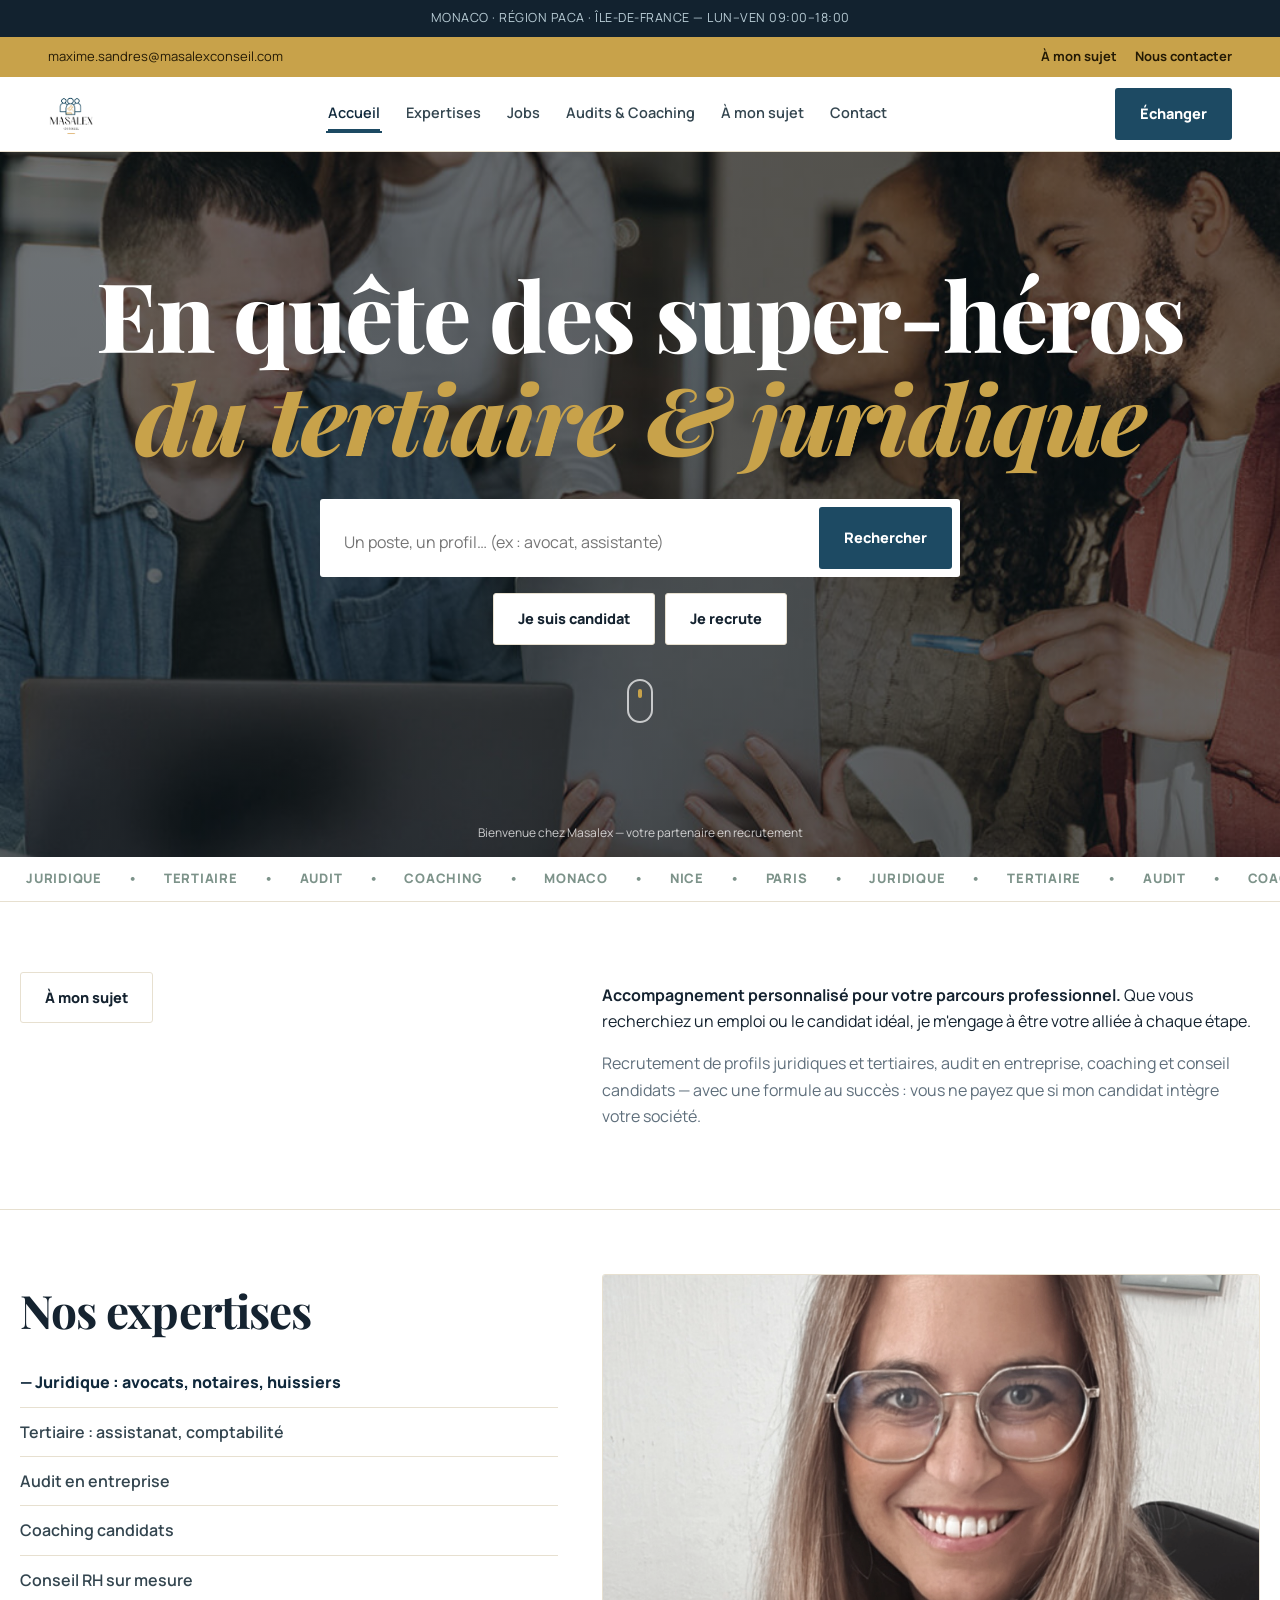
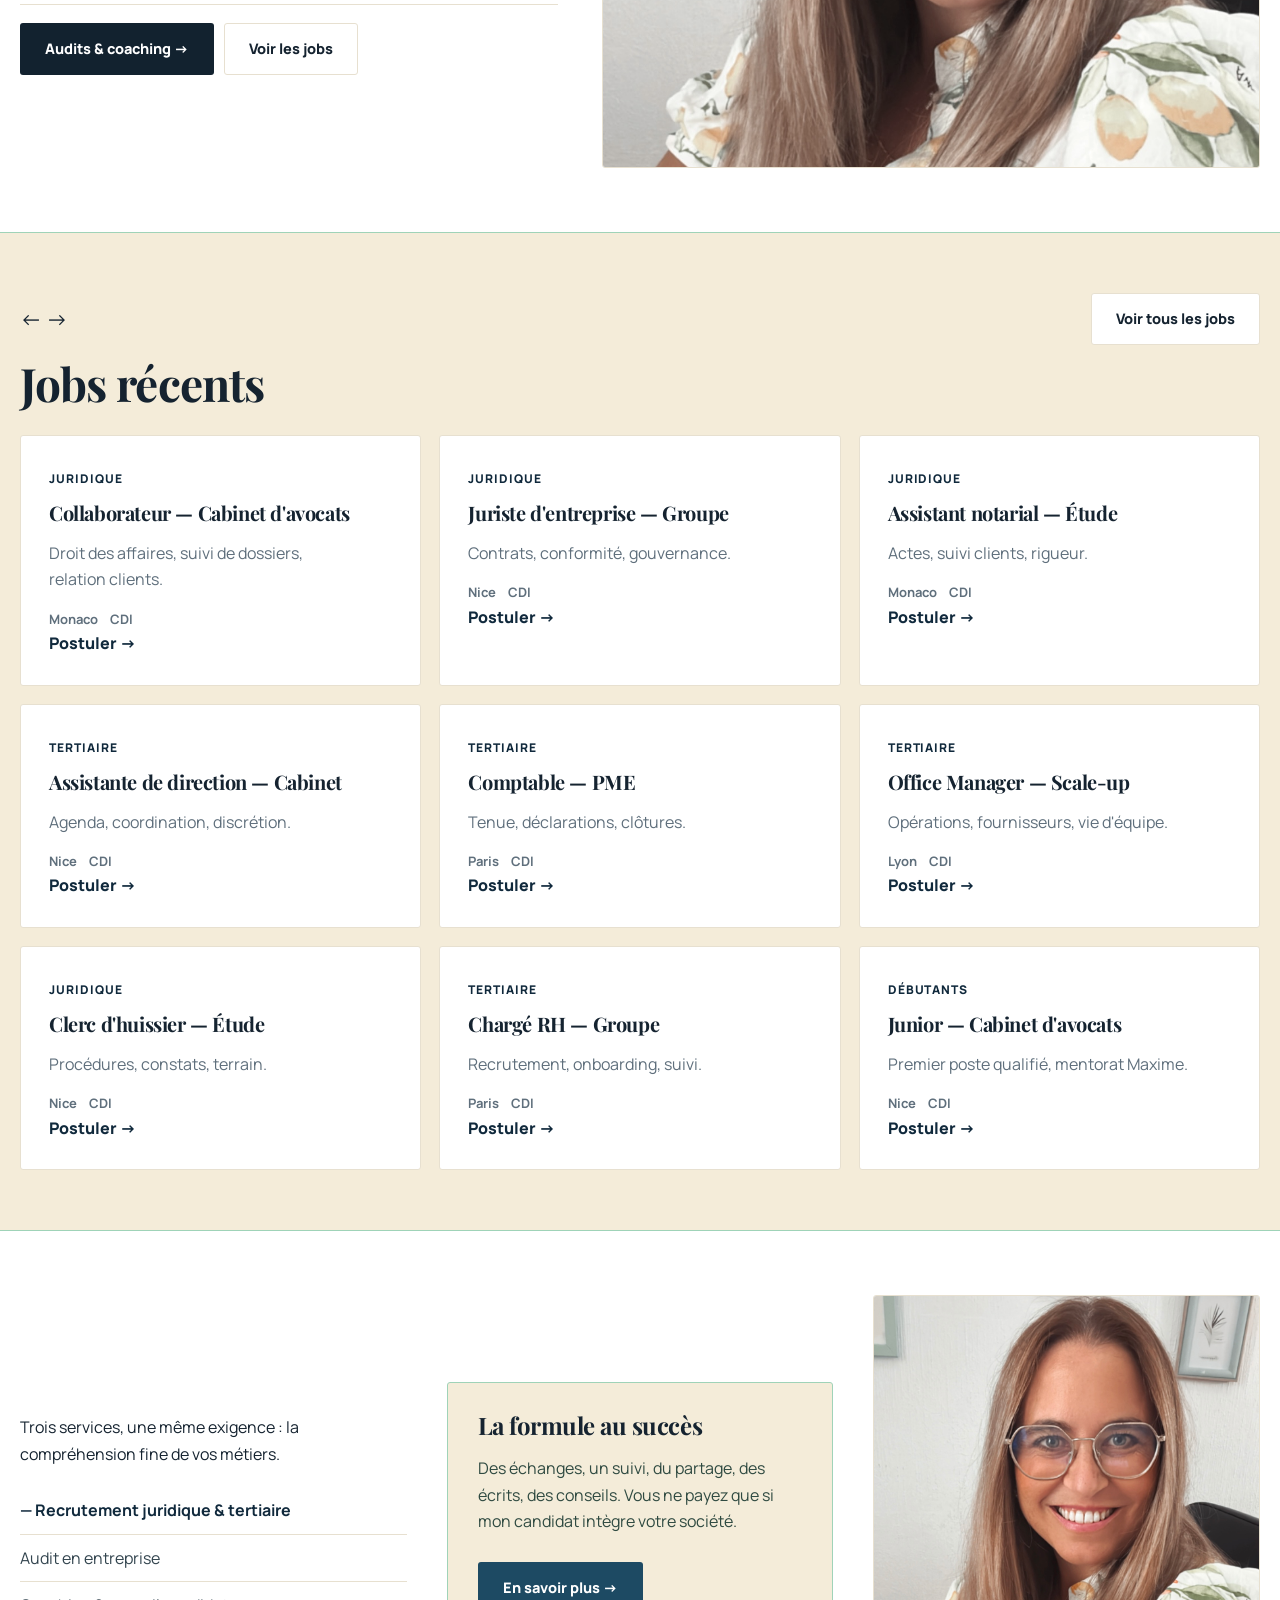
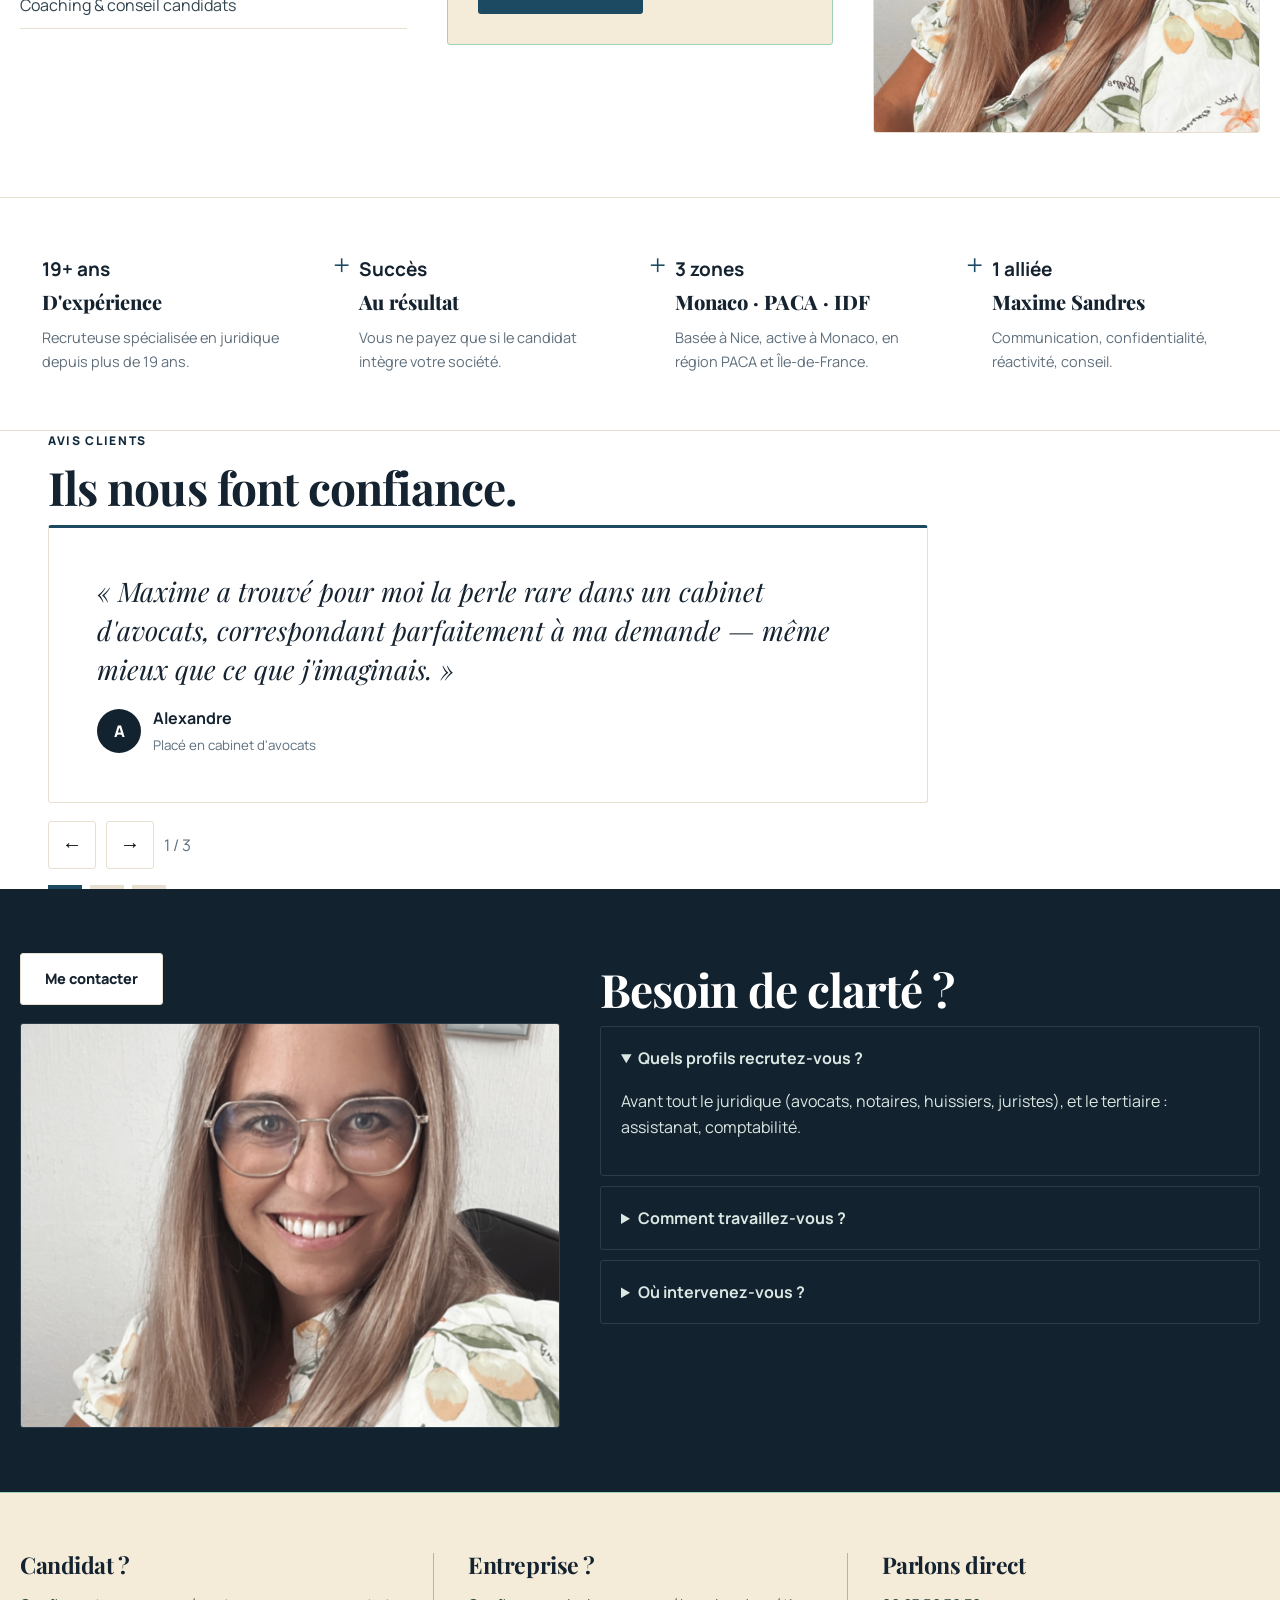
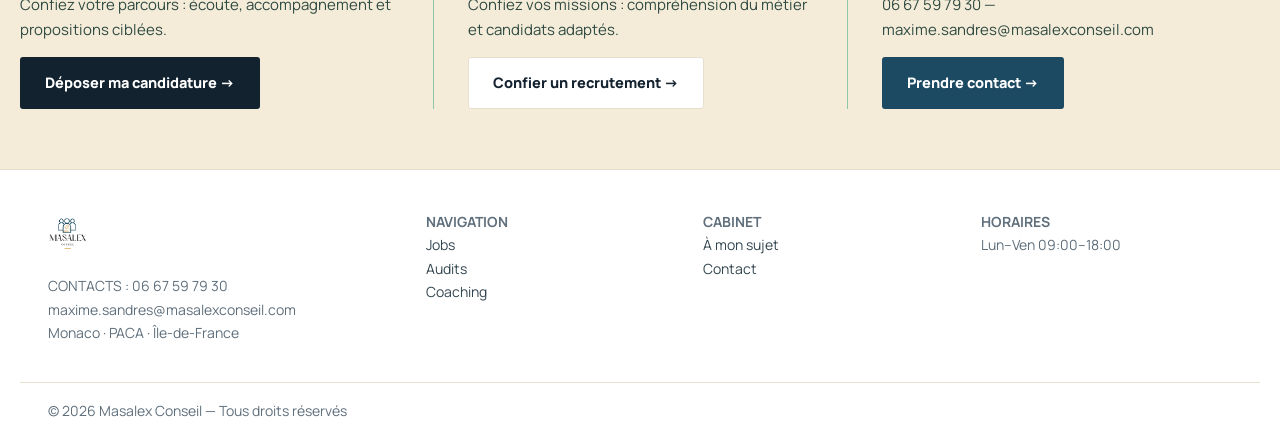
==== index.html @ 583aa1ab "polish: favicon+OG, grille About responsive, compteur offres, pinza ignore" ====
<!doctype html>
<html lang="fr">
<head>
<meta charset="utf-8" /><meta name="viewport" content="width=device-width, initial-scale=1" />
<title>Cabinet Recrutement Juridique Monaco & Nice | Masalex Conseil</title>
<meta name="description" content="Masalex Conseil, cabinet fondé par Maxime Sandres : recrutement juridique et tertiaire à Monaco, Nice, Paris. Audit, coaching, accompagnement sur mesure." />
<link rel="preconnect" href="https://fonts.googleapis.com"><link href="https://fonts.googleapis.com/css2?family=Playfair+Display:ital,wght@0,600;0,700;0,800;1,600;1,700&family=Manrope:wght@500;700;800&display=swap" rel="stylesheet">
<link rel="stylesheet" href="styles.css" />
<link rel="icon" type="image/png" href="images/logo.png" />
<meta name="theme-color" content="#12222f" />
<meta property="og:title" content="Masalex Conseil — Recrutement juridique & tertiaire" />
<meta property="og:description" content="Cabinet fondé par Maxime Sandres : recrutement juridique et tertiaire à Monaco, Nice, Paris. Audit, coaching." />
<meta property="og:type" content="website" />
<meta property="og:image" content="images/hero.jpg" />
<script type="application/ld+json">{"@context":"https://schema.org","@type":"EmploymentAgency","name":"Masalex Conseil","founder":{"@type":"Person","name":"Maxime Sandres"},"email":"maxime.sandres@masalexconseil.com","telephone":"+33667597930","areaServed":["Monaco","Nice","Paris","Île-de-France"],"description":"Cabinet de recrutement juridique et tertiaire : recrutement, audit en entreprise, coaching."}</script>
<style>.hero-bg{background:url('images/hero.jpg') center/cover no-repeat}</style>
</head>
<body>
<div id="progress"></div>
<div class="topbar">MONACO · RÉGION PACA · ÎLE-DE-FRANCE — LUN–VEN 09:00–18:00</div>
<div class="util"><div class="container"><span>maxime.sandres@masalexconseil.com</span><span><a href="apropos.html">À mon sujet</a><a href="contact.html">Nous contacter</a></span></div></div>
<header id="hd"><div class="container nav">
<a class="logo" href="index.html"><img src="images/logo.png" alt="Masalex Conseil" /></a>
<nav class="links"><a class="act" href="index.html">Accueil</a><a href="secteurs.html">Expertises</a><a href="offres.html">Jobs</a><a href="services.html">Audits & Coaching</a><a href="apropos.html">À mon sujet</a><a href="contact.html">Contact</a></nav>
<div style="display:flex;gap:10px;align-items:center"><a class="btn btn-p" href="contact.html">Échanger</a><button class="burger" id="bg">☰</button></div>
</div><div class="mob" id="mob"><a href="index.html">Accueil</a><a href="secteurs.html">Expertises</a><a href="offres.html">Jobs</a><a href="services.html">Audits & Coaching</a><a href="apropos.html">À mon sujet</a><a href="contact.html">Contact</a></div></header>

<div class="hero">
<div class="hero-bg"></div><div class="hero-veil"></div>
<div class="container hero-in fadeup">
<h1>En quête des super-héros<br/><span>du tertiaire & juridique</span></h1>
<div class="search"><input id="q" placeholder="Un poste, un profil… (ex : avocat, assistante)" /><a class="btn btn-p" href="offres.html" onclick="filtrer()">Rechercher</a></div>
<div style="display:flex;gap:10px;justify-content:center;margin-top:16px;flex-wrap:wrap"><a class="btn btn-g" href="contact.html">Je suis candidat</a><a class="btn btn-g" href="contact.html">Je recrute</a></div>
<div class="scrollcue"></div>
</div>
<div class="photo-note">Bienvenue chez Masalex — votre partenaire en recrutement</div>
</div>
<div class="marquee"><div class="mtrack"><span>Juridique</span>•<span>Tertiaire</span>•<span>Audit</span>•<span>Coaching</span>•<span>Monaco</span>•<span>Nice</span>•<span>Paris</span>•<span>Juridique</span>•<span>Tertiaire</span>•<span>Audit</span>•<span>Coaching</span>•<span>Monaco</span>•<span>Nice</span>•<span>Paris</span>•</div></div>

<div class="intro"><div class="container intro-grid">
<div class="reveal"><a class="btn btn-g" href="apropos.html">À mon sujet</a></div>
<div class="reveal"><p><b>Accompagnement personnalisé pour votre parcours professionnel.</b> Que vous recherchiez un emploi ou le candidat idéal, je m'engage à être votre alliée à chaque étape.</p>
<p style="color:var(--mut)">Recrutement de profils juridiques et tertiaires, audit en entreprise, coaching et conseil candidats — avec une formule au succès : vous ne payez que si mon candidat intègre votre société.</p></div>
</div></div>

<div class="sectors"><div class="container sec-grid">
<div class="reveal"><h2>Nos expertises</h2><ul class="sec-list">
<li>— Juridique : avocats, notaires, huissiers</li><li>Tertiaire : assistanat, comptabilité</li><li>Audit en entreprise</li><li>Coaching candidats</li><li>Conseil RH sur mesure</li>
</ul><div style="margin-top:18px;display:flex;gap:10px;flex-wrap:wrap"><a class="btn btn-d" href="services.html">Audits & coaching →</a><a class="btn btn-g" href="offres.html">Voir les jobs</a></div></div>
<div class="reveal"><div class="sec-img"><img src="images/maxime.jpg" alt="Maxime Sandres, fondatrice de Masalex Conseil" loading="lazy"/></div></div>
</div></div>

<div class="band"><div class="container band-in">
<div class="band-head reveal"><span style="font-size:22px">← →</span><a class="btn btn-g" href="offres.html">Voir tous les jobs</a></div>
<h2 class="reveal" style="margin-top:14px">Jobs récents</h2>
<div class="roles" id="roles" style="display:grid"></div>
</div></div>

<div class="svc"><div class="container svc-grid">
<div class="reveal"><p>Trois services, une même exigence : la compréhension fine de vos métiers.</p><ul class="svc-list">
<li><b>— Recrutement juridique & tertiaire</b></li><li>Audit en entreprise</li><li>Coaching & conseil candidats</li>
</ul></div>
<div class="reveal"><div class="feat"><h3>La formule au succès</h3><p>Des échanges, un suivi, du partage, des écrits, des conseils. Vous ne payez que si mon candidat intègre votre société.</p><a class="btn btn-p" href="services.html" style="margin-top:12px">En savoir plus →</a></div></div>
<div class="reveal"><div class="svc-img"><img src="images/maxime.jpg" alt="Maxime Sandres" loading="lazy"/></div></div>
</div></div>

<div class="stats"><div class="container stat-grid">
<div class="stat reveal"><b>19+ ans</b><span class="n">D'expérience</span><p>Recruteuse spécialisée en juridique depuis plus de 19 ans.</p></div>
<div class="stat reveal"><b>Succès</b><span class="n">Au résultat</span><p>Vous ne payez que si le candidat intègre votre société.</p></div>
<div class="stat reveal"><b>3 zones</b><span class="n">Monaco · PACA · IDF</span><p>Basée à Nice, active à Monaco, en région PACA et Île-de-France.</p></div>
<div class="stat reveal"><b>1 alliée</b><span class="n">Maxime Sandres</span><p>Communication, confidentialité, réactivité, conseil.</p></div>
</div></div>

<div class="testi"><div class="container">
<div class="kicker reveal">Avis clients</div><h2 class="reveal">Ils nous font confiance.</h2>
<div class="tview reveal"><div class="ttrack" id="tt">
<div class="card-t"><p>« Maxime a trouvé pour moi la perle rare dans un cabinet d'avocats, correspondant parfaitement à ma demande — même mieux que ce que j'imaginais. »</p><div class="aut" style="display:flex;gap:12px;align-items:center;margin-top:16px"><div class="av" style="width:44px;height:44px;border-radius:50%;background:var(--navy);color:#fff;display:flex;align-items:center;justify-content:center;font-weight:800">A</div><div><b>Alexandre</b><br/><small style="color:var(--mut)">Placé en cabinet d'avocats</small></div></div></div>
<div class="card-t"><p>« Personne très réactive et agréable. Je conseille vivement ce professionnel. »</p><div class="aut" style="display:flex;gap:12px;align-items:center;margin-top:16px"><div class="av" style="width:44px;height:44px;border-radius:50%;background:var(--navy);color:#fff;display:flex;align-items:center;justify-content:center;font-weight:800">M</div><div><b>Marilyne Poirrier</b><br/><small style="color:var(--mut)">Cliente accompagnée</small></div></div></div>
<div class="card-t"><p>« L'approche sur mesure, pilotée par l'exemplaire Maxime, est la garantie d'un partenariat réussi dans le recrutement. »</p><div class="aut" style="display:flex;gap:12px;align-items:center;margin-top:16px"><div class="av" style="width:44px;height:44px;border-radius:50%;background:var(--navy);color:#fff;display:flex;align-items:center;justify-content:center;font-weight:800">J</div><div><b>Julien Bianchi</b><br/><small style="color:var(--mut)">Chef d'entreprise</small></div></div></div>
</div></div>
<div class="tnav"><button class="tbtn" onclick="slide(-1)" aria-label="Précédent">←</button><button class="tbtn" onclick="slide(1)" aria-label="Suivant">→</button><span id="ti" style="color:var(--mut)">1 / 1</span></div>
<div class="dots" id="dots"></div>
</div></div>

<div class="faqband"><div class="container faq-in">
<div class="reveal"><a class="btn btn-g" href="contact.html">Me contacter</a><div class="sec-img" style="margin-top:18px;border-color:#2b3d4b"><img src="images/maxime.jpg" alt="Maxime Sandres" loading="lazy"/></div></div>
<div class="reveal"><h2 style="color:#fff">Besoin de clarté ?</h2>
<details open><summary>Quels profils recrutez-vous ?</summary><p>Avant tout le juridique (avocats, notaires, huissiers, juristes), et le tertiaire : assistanat, comptabilité.</p></details>
<details><summary>Comment travaillez-vous ?</summary><p>Échanges, suivi, partage, écrits et conseils — avec une formule au succès, sans acompte.</p></details>
<details><summary>Où intervenez-vous ?</summary><p>Monaco, région PACA et Île-de-France. Basée à Nice.</p></details>
</div>
</div></div>

<div class="contactband"><div class="container c-grid">
<div class="c-cell reveal"><h3>Candidat ?</h3><p>Confiez votre parcours : écoute, accompagnement et propositions ciblées.</p><a class="btn btn-d" href="contact.html">Déposer ma candidature →</a></div>
<div class="c-cell reveal"><h3>Entreprise ?</h3><p>Confiez vos missions : compréhension du métier et candidats adaptés.</p><a class="btn btn-g" href="contact.html">Confier un recrutement →</a></div>
<div class="c-cell reveal"><h3> Parlons direct</h3><p>06 67 59 79 30 — maxime.sandres@masalexconseil.com</p><a class="btn btn-p" href="contact.html">Prendre contact →</a></div>
</div></div>

<footer><div class="container fgrid">
<div><a class="logo" href="index.html"><img src="images/logo.png" alt="Masalex Conseil" style="height:44px" /></a><p>CONTACTS : 06 67 59 79 30<br/>maxime.sandres@masalexconseil.com<br/>Monaco · PACA · Île-de-France</p></div>
<div><b>NAVIGATION</b><br/><a href="offres.html">Jobs</a><br/><a href="services.html">Audits</a><br/><a href="services.html">Coaching</a></div>
<div><b>CABINET</b><br/><a href="apropos.html">À mon sujet</a><br/><a href="contact.html">Contact</a></div>
<div><b>HORAIRES</b><br/>Lun–Ven 09:00–18:00</div>
</div><div class="container" style="margin-top:24px;border-top:1px solid var(--line);padding-top:16px">© 2026 Masalex Conseil — Tous droits réservés</div></footer>
<button id="top" aria-label="Haut de page">↑</button>
<script src="site.js"></script>
</body>
</html>
---- styles.css ----
/* maxime.talents v5 — soft premium, rectangular. Original content only. Photos: temp Unsplash stand-ins, replace with Maxime. */
:root{--bg:#faf8f3;--card:#fff;--ink:#152330;--mut:#5f6f7c;--line:#e7e0d0;--em:#1d4a63;--emd:#10293c;--mint:#c8a24a;--mintbg:#f4ecd9;--navy:#12222f;--r:3px;--sh:0 14px 40px rgba(18,30,40,.10);--f:"Playfair Display",Georgia,"Times New Roman",serif;--fm:"Manrope",Inter,system-ui,sans-serif}
*{box-sizing:border-box}html{scroll-behavior:smooth}section{scroll-margin-top:90px}:focus-visible{outline:3px solid var(--em);outline-offset:2px}
body{margin:0;font-family:var(--fm);color:var(--ink);background:var(--bg);line-height:1.65;-webkit-font-smoothing:antialiased}
h1,h2,h3{font-family:var(--f);line-height:1.08;letter-spacing:-.02em}
.container{max-width:1240px;margin:0 auto;padding:0 28px}
/* progressive reveal: visible by default, hidden only when JS runs */
html.js .reveal{opacity:0;transform:translateY(24px);transition:.7s cubic-bezier(.2,.7,.2,1)}
html.js .reveal.on{opacity:1;transform:none}
.topbar{background:var(--navy);color:#b9cdd6;font-size:12.5px;padding:8px 0;text-align:center;letter-spacing:.04em}
.util{background:var(--mint);color:#241a05;font-size:13px}
.util .container{display:flex;justify-content:space-between;align-items:center;height:40px}
.util a{color:#241a05;text-decoration:none;font-weight:700;margin-left:18px}
header{position:sticky;top:0;z-index:50;background:rgba(255,255,255,.95);backdrop-filter:blur(12px);border-bottom:1px solid var(--line)}
header.scrolled{box-shadow:0 10px 28px rgba(0,0,0,.08)}
.nav{display:flex;align-items:center;justify-content:space-between;height:74px;gap:18px}
.logo{font-family:var(--f);font-weight:800;font-size:26px;letter-spacing:-.02em;text-decoration:none;color:var(--ink);display:inline-flex;align-items:center;gap:10px}
.logo img{height:52px;width:auto;display:block}
.logo i{font-style:normal;color:var(--em)}
.links{display:flex;gap:22px;font-size:14.5px;font-weight:600}
.links a{text-decoration:none;color:#33454f;padding:6px 2px;border-bottom:2px solid transparent}
.links a:hover,.links a.act{color:var(--emd);border-color:var(--em)}
.btn{display:inline-flex;align-items:center;justify-content:center;padding:13px 24px;border-radius:var(--r);font-weight:800;text-decoration:none;border:1px solid transparent;cursor:pointer;font-size:14.5px;transition:.18s}
.btn-p{background:var(--em);color:#fff}.btn-p:hover{background:var(--emd)}
.btn-d{background:var(--navy);color:#fff}.btn-g{background:#fff;border-color:var(--line);color:var(--ink)}.btn-g:hover{border-color:var(--ink)}
.burger{display:none;background:#fff;border:1px solid var(--line);border-radius:var(--r);padding:9px 12px;font-size:18px;cursor:pointer}
.mob{display:none;border-top:1px solid var(--line);background:#fff;padding:6px 28px 16px}.mob.open{display:block}.mob a{display:block;padding:12px 0;font-weight:700;text-decoration:none;color:var(--ink);border-bottom:1px solid var(--line)}
/* hero full-bleed photo */
.hero{position:relative;color:#fff;background:var(--navy);overflow:hidden}
.hero-bg{position:absolute;inset:0;background:url('https://images.unsplash.com/photo-1522071820081-009f0129c71c?auto=format&fit=crop&w=2000&q=70') center/cover no-repeat;filter:saturate(.85)}
.hero-veil{position:absolute;inset:0;background:linear-gradient(180deg,rgba(10,18,24,.55),rgba(10,18,24,.62))}
.hero-in{position:relative;padding:110px 0 100px;text-align:center}
.hero-in h1{font-size:clamp(48px,7.5vw,104px);color:#fff;margin:0;font-weight:800}
.hero-in h1 span{color:var(--mint)}
.search{max-width:640px;margin:30px auto 0;background:#fff;border-radius:var(--r);padding:8px;display:flex;gap:8px}
.search input{flex:1;border:0;padding:14px 16px;font:inherit;outline:none;min-width:0;color:var(--ink)}
.photo-note{position:relative;text-align:center;font-size:12px;color:rgba(255,255,255,.75);padding-bottom:14px}
/* intro */
.intro{background:#fff;border-bottom:1px solid var(--line)}
.intro-grid{display:grid;grid-template-columns:.9fr 1.1fr;gap:44px;padding:64px 0}
.intro-grid .btn{margin-top:6px}
.kicker{color:var(--emd);font-weight:800;text-transform:uppercase;letter-spacing:.14em;font-size:12px}
h2{font-size:clamp(30px,3.6vw,46px);margin:12px 0}
.sous{color:var(--mut);font-size:17px}
/* sectors */
.sectors{background:#fff}
.sec-grid{display:grid;grid-template-columns:.9fr 1.1fr;gap:44px;padding:64px 0;align-items:start}
.sec-list{list-style:none;margin:22px 0 0;padding:0}
.sec-list li{padding:11px 0;border-bottom:1px solid var(--line);font-weight:600;color:#33454f}
.sec-list li:first-child{color:var(--emd);font-weight:800}
.sec-img{border-radius:var(--r);overflow:hidden;border:1px solid var(--line)}
.sec-img img{width:100%;height:100%;object-fit:cover;display:block;filter:grayscale(35%) contrast(1.02);aspect-ratio:4/3}
/* roles mint band */
.band{background:var(--mintbg);border-top:1px solid #9fd3b8;border-bottom:1px solid #9fd3b8}
.band-in{padding:60px 0}
.band-head{display:flex;justify-content:space-between;align-items:center;gap:16px}
.roles{display:grid;grid-template-columns:repeat(3,1fr);gap:18px;margin-top:26px}
.role{background:#eef7f1;border:1px solid #8fc7a8;border-radius:var(--r);padding:26px;display:flex;flex-direction:column;gap:10px;transition:.18s}
.role:hover{background:#fff;box-shadow:var(--sh);transform:translateY(-3px)}
.role small{color:var(--emd);font-weight:800;text-transform:uppercase;letter-spacing:.08em;font-size:12px}
.role h3{margin:0;font-size:20px}.role p{color:#45605a;font-size:14.5px;margin:0}
.role .meta{margin-top:auto;display:flex;justify-content:space-between;align-items:center;color:#45605a;font-size:13px;font-weight:700}
/* services split */
.svc{background:#fff}.svc-grid{display:grid;grid-template-columns:1fr 1fr 1fr;gap:40px;padding:64px 0;align-items:center}
.svc-list{list-style:none;margin:20px 0 0;padding:0}.svc-list li{padding:10px 0;border-bottom:1px solid var(--line);color:#33454f}.svc-list li b{color:var(--emd)}
.feat{background:var(--mintbg);border:1px solid #9fd3b8;border-radius:var(--r);padding:30px}
.feat h3{margin:0 0 8px;font-size:24px}.feat p{color:#2f4a41}
.svc-img{border-radius:var(--r);overflow:hidden;border:1px solid var(--line)}.svc-img img{width:100%;display:block;aspect-ratio:3/3.4;object-fit:cover}
/* stats */
.stats{background:#fff;border-top:1px solid var(--line)}.stat-grid{display:grid;grid-template-columns:repeat(4,1fr);gap:26px;padding:56px 0}
.stat{position:relative;padding-left:22px}.stat::before{content:"+";position:absolute;left:-4px;top:-14px;font-size:30px;color:var(--em);font-weight:300}
.stat:first-child::before{content:""}.stat b{font-size:19px;display:block}.stat p{color:var(--mut);font-size:14.5px;margin:8px 0 0}.stat .n{font-family:var(--f);font-size:20px;font-weight:800}
/* testimonials */
.testi{background:#fff;border-top:1px solid var(--line)}.t-grid{display:grid;grid-template-columns:.8fr 1.1fr 1.1fr;gap:36px;padding:60px 0;align-items:start}
.t-card{border-top:2px solid var(--em);padding-top:18px;font-size:15.5px}
.t-card small{color:var(--mut)}
/* faq dark */
.faqband{background:var(--navy);color:#dbe7e2}.faq-in{padding:64px 0;display:grid;grid-template-columns:.9fr 1.1fr;gap:40px}
.faqband details{background:transparent;border:1px solid #2b3d4b;border-radius:var(--r);padding:18px 20px;margin-bottom:10px;color:#dbe7e2}
.faqband summary{cursor:pointer;font-weight:700}
/* contact mint */
.contactband{background:var(--mintbg);border-top:1px solid #9fd3b8}
.c-grid{display:grid;grid-template-columns:repeat(3,1fr);gap:0;padding:60px 0}
.c-cell{padding:0 34px;border-left:1px solid #8fc7a8}.c-cell:first-child{border:0;padding-left:0}
.c-cell h3{font-size:23px;margin:0 0 8px}.c-cell p{color:#2f4a41;font-size:15px}
/* contact page card */
.contact{background:#fff;border:1px solid var(--line);border-radius:6px;box-shadow:var(--sh);padding:44px;display:grid;grid-template-columns:1fr 1fr;gap:36px}
input,textarea,select{width:100%;padding:13px 15px;border-radius:var(--r);border:1px solid var(--line);font:inherit;margin-top:8px;background:#fff}input:focus,textarea:focus{border-color:var(--em);outline:none}
.grid3{display:grid;grid-template-columns:repeat(3,1fr);gap:18px}
.card{background:#fff;border:1px solid var(--line);border-radius:var(--r);padding:28px;transition:.18s}
.card:hover{box-shadow:var(--sh);transform:translateY(-3px)}
.card h3{margin:12px 0 6px;font-size:20px}.card p{color:var(--mut)}
.tag{font-size:12px;font-weight:800;color:var(--emd);text-transform:uppercase;letter-spacing:.08em}
.pills{display:flex;gap:10px;flex-wrap:wrap;margin-top:24px}.pill{border:1px solid var(--line);background:#fff;padding:10px 16px;border-radius:999px;font-weight:700;font-size:13.5px;cursor:pointer}.pill.act{background:var(--navy);color:#fff;border-color:var(--navy)}
.scard{margin-top:18px;background:#fff;border:1px solid var(--line);border-radius:6px;padding:34px;display:grid;grid-template-columns:1.15fr .85fr;gap:28px;align-items:center;box-shadow:var(--sh)}
.svis{background:var(--mintbg);border:1px solid #9fd3b8;min-height:230px;display:flex;align-items:center;justify-content:center;color:var(--emd);font-weight:800;border-radius:var(--r)}
.tview{overflow:hidden;max-width:880px}.ttrack{display:flex;gap:0;transition:transform .5s cubic-bezier(.2,.7,.2,1)}.card-t{min-width:100%;background:#fff;border:1px solid var(--line);border-top:3px solid var(--em);border-radius:var(--r);padding:44px 48px}
.card-t p{font-family:var(--f);font-style:italic;font-size:clamp(20px,2.4vw,27px);line-height:1.45;margin:0}
.tnav{display:flex;gap:10px;margin-top:18px;align-items:center}.tbtn{width:48px;height:48px;border:1px solid var(--line);background:#fff;font-size:20px;cursor:pointer;border-radius:var(--r)}.tbtn:hover{background:var(--navy);color:#fff}
.banner{background:var(--navy);color:#fff;padding:60px 0}.banner p{color:#a9bcc8;max-width:70ch}
footer{background:#fff;border-top:1px solid var(--line);padding:40px 0 26px;color:var(--mut);font-size:14px}
.fgrid{display:grid;grid-template-columns:1.4fr 1fr 1fr 1fr;gap:26px}footer a{color:#33454f;text-decoration:none}footer a:hover{color:var(--emd)}
@keyframes up{from{opacity:0;transform:translateY(28px)}to{opacity:1;transform:none}}
.fadeup{animation:up .8s cubic-bezier(.2,.7,.2,1) both}
.marquee{overflow:hidden;background:#fff;border-bottom:1px solid var(--line);padding:11px 0}
.mtrack{display:flex;white-space:nowrap;animation:slide 26s linear infinite;font-weight:800;color:#7d938a;font-size:13px;letter-spacing:.06em;text-transform:uppercase}
.mtrack span{margin:0 26px}@keyframes slide{to{transform:translateX(-50%)}}
@media(max-width:980px){.util{font-size:12px}.util .container{height:auto;min-height:40px;flex-wrap:wrap;row-gap:2px;padding-top:6px;padding-bottom:6px}.intro-grid,.sec-grid,.svc-grid,.faq-in,.contact{grid-template-columns:1fr}.roles,.grid3,.c-grid,.stat-grid{grid-template-columns:1fr}.c-cell{border:0;padding:18px 0;border-top:1px solid #8fc7a8}.c-cell:first-child{border:0}.links{display:none}.burger{display:block}.card-t{min-width:100%}.hero-in{padding:80px 0 70px}.fgrid{grid-template-columns:1fr 1fr}}
/* ---- Hover & micro-interactions (v6) ---- */
@media (hover:hover){
.links a{position:relative;transition:color .2s}
.links a::after{content:"";position:absolute;left:2px;right:2px;bottom:0;height:2px;background:var(--em);transform:scaleX(0);transform-origin:left;transition:transform .25s}
.links a:hover::after,.links a.act::after{transform:scaleX(1)}
.btn-p:hover{transform:translateY(-2px);box-shadow:0 10px 22px rgba(14,164,122,.35)}
.btn-d:hover{transform:translateY(-2px);box-shadow:0 10px 22px rgba(19,30,39,.35)}
.btn-g:hover{transform:translateY(-2px);border-color:var(--ink)}
.card{transition:transform .2s,box-shadow .2s,border-color .2s}
.card:hover{border-color:var(--em)}
.card a{display:inline-block;transition:gap .2s,color .15s;color:var(--emd);font-weight:800;text-decoration:none}
.card a:hover{color:var(--em)}
.role:hover h3{color:var(--emd)}
.role a{color:var(--emd);font-weight:800;text-decoration:none;display:inline-block}
.role a:hover{color:var(--em)}
.sec-img img,.svc-img img{transition:transform .6s cubic-bezier(.2,.7,.2,1),filter .4s}
.sec-img:hover img,.svc-img:hover img{transform:scale(1.045);filter:grayscale(0)}
.sec-list li{transition:padding-left .2s,color .2s;cursor:default}
.sec-list li:hover{padding-left:10px;color:var(--emd)}
.svc-list li{transition:padding-left .2s}
.svc-list li:hover{padding-left:8px}
.pill{transition:.18s}.pill:hover{border-color:var(--ink);transform:translateY(-1px)}
.tbtn{transition:.18s}.tbtn:hover{transform:translateY(-2px)}
.search{transition:box-shadow .2s}.search:focus-within{box-shadow:0 0 0 3px var(--mint)}
.mtrack:hover{animation-play-state:paused}
details summary{transition:color .15s}details summary:hover{color:var(--em)}
footer a{transition:color .15s,padding-left .15s}footer a:hover{padding-left:4px}
.feat{transition:transform .2s,box-shadow .2s}.feat:hover{transform:translateY(-3px);box-shadow:var(--sh)}
.t-card{transition:transform .2s,box-shadow .2s}.t-card:hover{transform:translateY(-3px);box-shadow:var(--sh)}
.stat{transition:transform .2s}.stat:hover{transform:translateY(-3px)}
}
#top{position:fixed;right:22px;bottom:22px;width:52px;height:52px;border-radius:var(--r);background:var(--navy);color:#fff;border:1px solid var(--navy);font-size:20px;cursor:pointer;opacity:0;pointer-events:none;transition:.25s;z-index:60}
#top.show{opacity:1;pointer-events:auto}
#top:hover{background:var(--em);border-color:var(--em)}
@media (prefers-reduced-motion:reduce){*{animation:none!important;transition:none!important;scroll-behavior:auto!important}}
/* fix curseur : aucun déplacement au survol — ombres/couleurs seules, l'élément ne glisse plus sous la souris */
.btn-p:hover,.btn-d:hover,.btn-g:hover,.card:hover,.role:hover,.pill:hover,.tbtn:hover,.feat:hover,.t-card:hover,.stat:hover,.c-cell .btn:hover{transform:none!important}
/* ---- v7 premium motion & editorial ---- */
#progress{position:fixed;top:0;left:0;height:3px;width:0;background:linear-gradient(90deg,var(--em),var(--mint));z-index:80}
.hero-bg{animation:kenburns 24s ease-in-out infinite alternate}
@keyframes kenburns{from{transform:scale(1)}to{transform:scale(1.08)}}
.hero-in>*{animation:up .9s cubic-bezier(.2,.7,.2,1) both}
.hero-in>*:nth-child(2){animation-delay:.12s}.hero-in>*:nth-child(3){animation-delay:.24s}
.scrollcue{position:relative;margin:34px auto 0;width:26px;height:44px;border:2px solid rgba(255,255,255,.7);border-radius:14px}
.scrollcue::after{content:"";position:absolute;left:50%;top:8px;width:4px;height:9px;margin-left:-2px;border-radius:3px;background:var(--mint);animation:cue 1.8s ease-in-out infinite}
@keyframes cue{0%{transform:translateY(0);opacity:1}70%{transform:translateY(14px);opacity:0}100%{opacity:0}}
.hero h1 em,.hero h1 span{font-style:italic}
details[open]>*:not(summary){animation:fadeSlide .35s ease both}
@keyframes fadeSlide{from{opacity:0;transform:translateY(-6px)}to{opacity:1;transform:none}}
.dots{display:flex;gap:8px;margin-top:16px}
.dot2{width:34px;height:4px;background:var(--line);border:0;cursor:pointer;padding:0}
.dot2.act{background:var(--em)}
.form-ok{background:#eef7ef;border:1px solid var(--em);border-radius:var(--r);padding:26px;text-align:center;animation:fadeSlide .4s ease both}
.form-ok b{font-family:var(--f);font-size:22px}
.secnum{display:flex;align-items:center;gap:14px}
.secnum::after{content:"";flex:1;height:1px;background:var(--line)}
.ic{display:flex;align-items:center;justify-content:center;width:52px;height:52px;background:var(--ink);color:#fff;border-radius:var(--r)}
.ic svg{width:24px;height:24px;display:block}
.about-grid{display:grid;grid-template-columns:.9fr 1.1fr;gap:44px;align-items:start}
@media(max-width:980px){.about-grid{grid-template-columns:1fr}}
h1,h2{text-wrap:balance}
p,.role p,.card p{text-wrap:pretty}
.btn:active{transform:translateY(1px) scale(.99)}
.tbtn:active{transform:scale(.94)}
.pill:active{transform:scale(.96)}
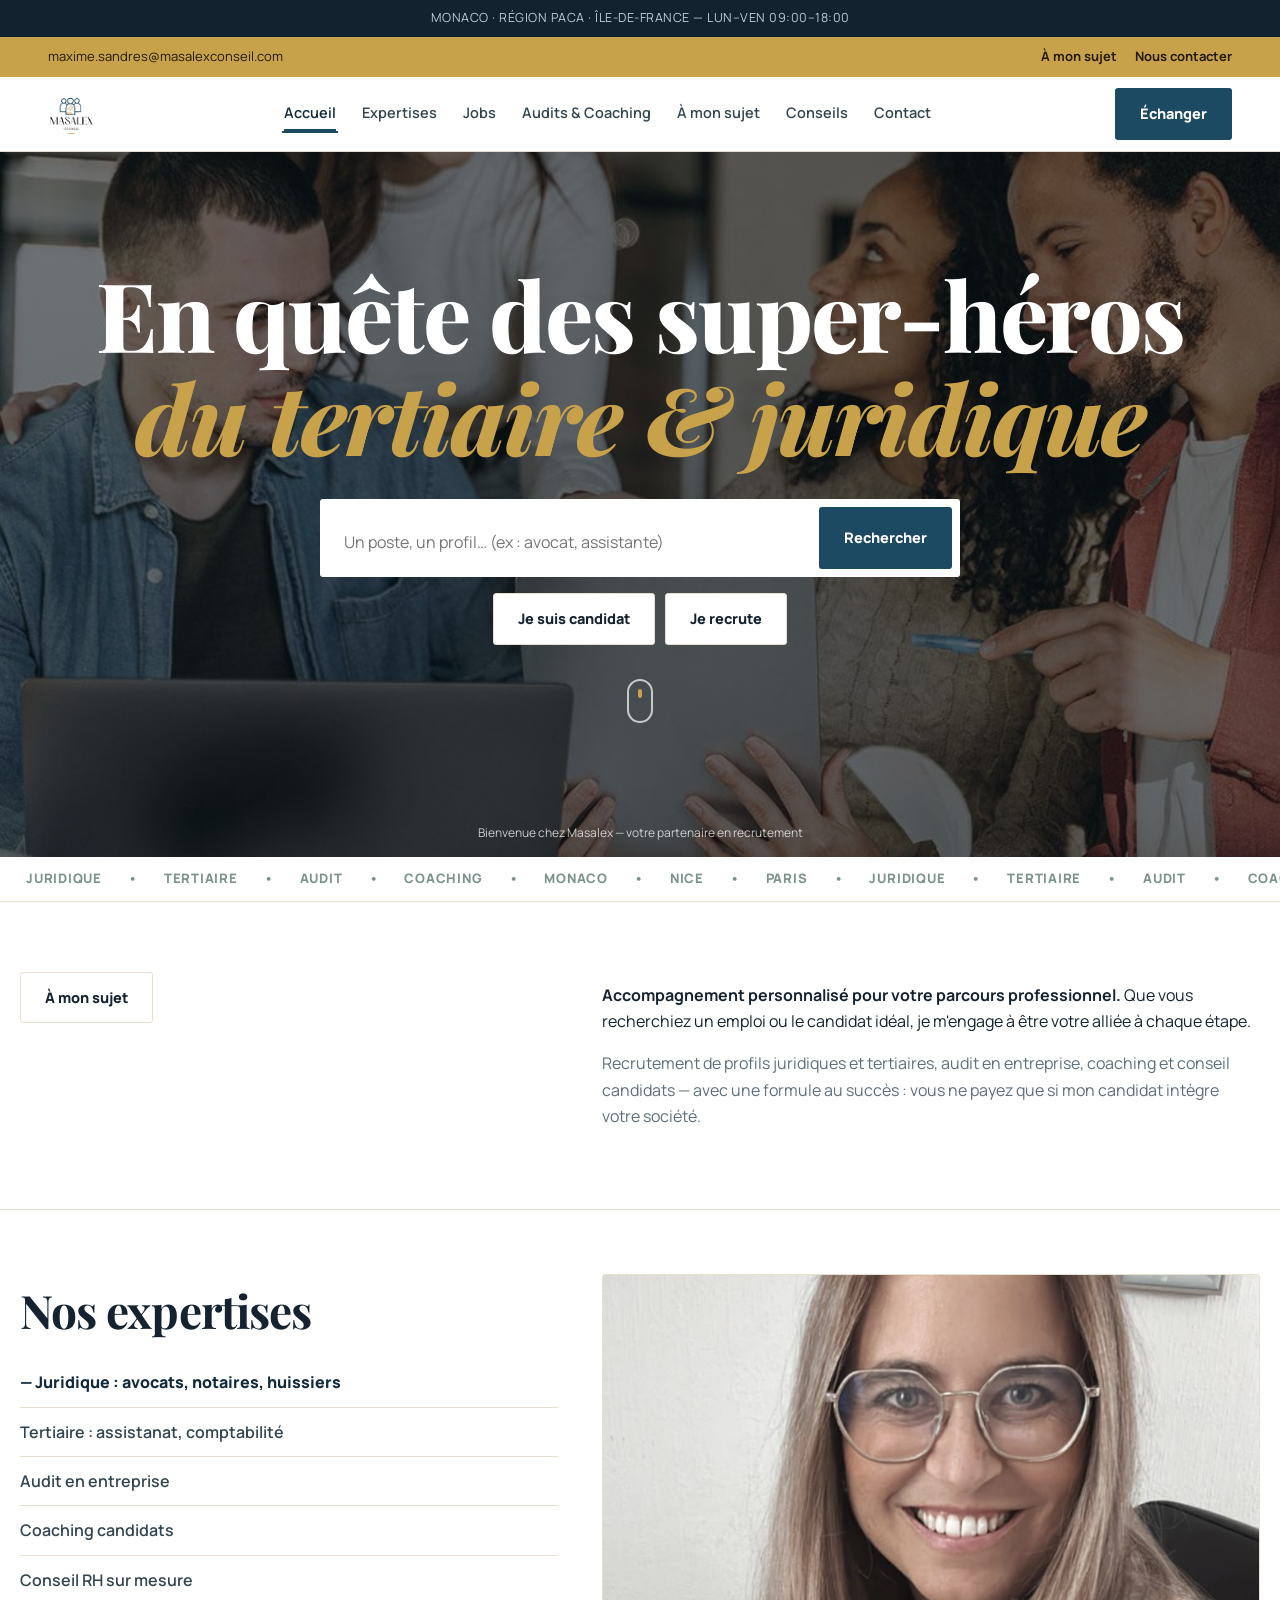
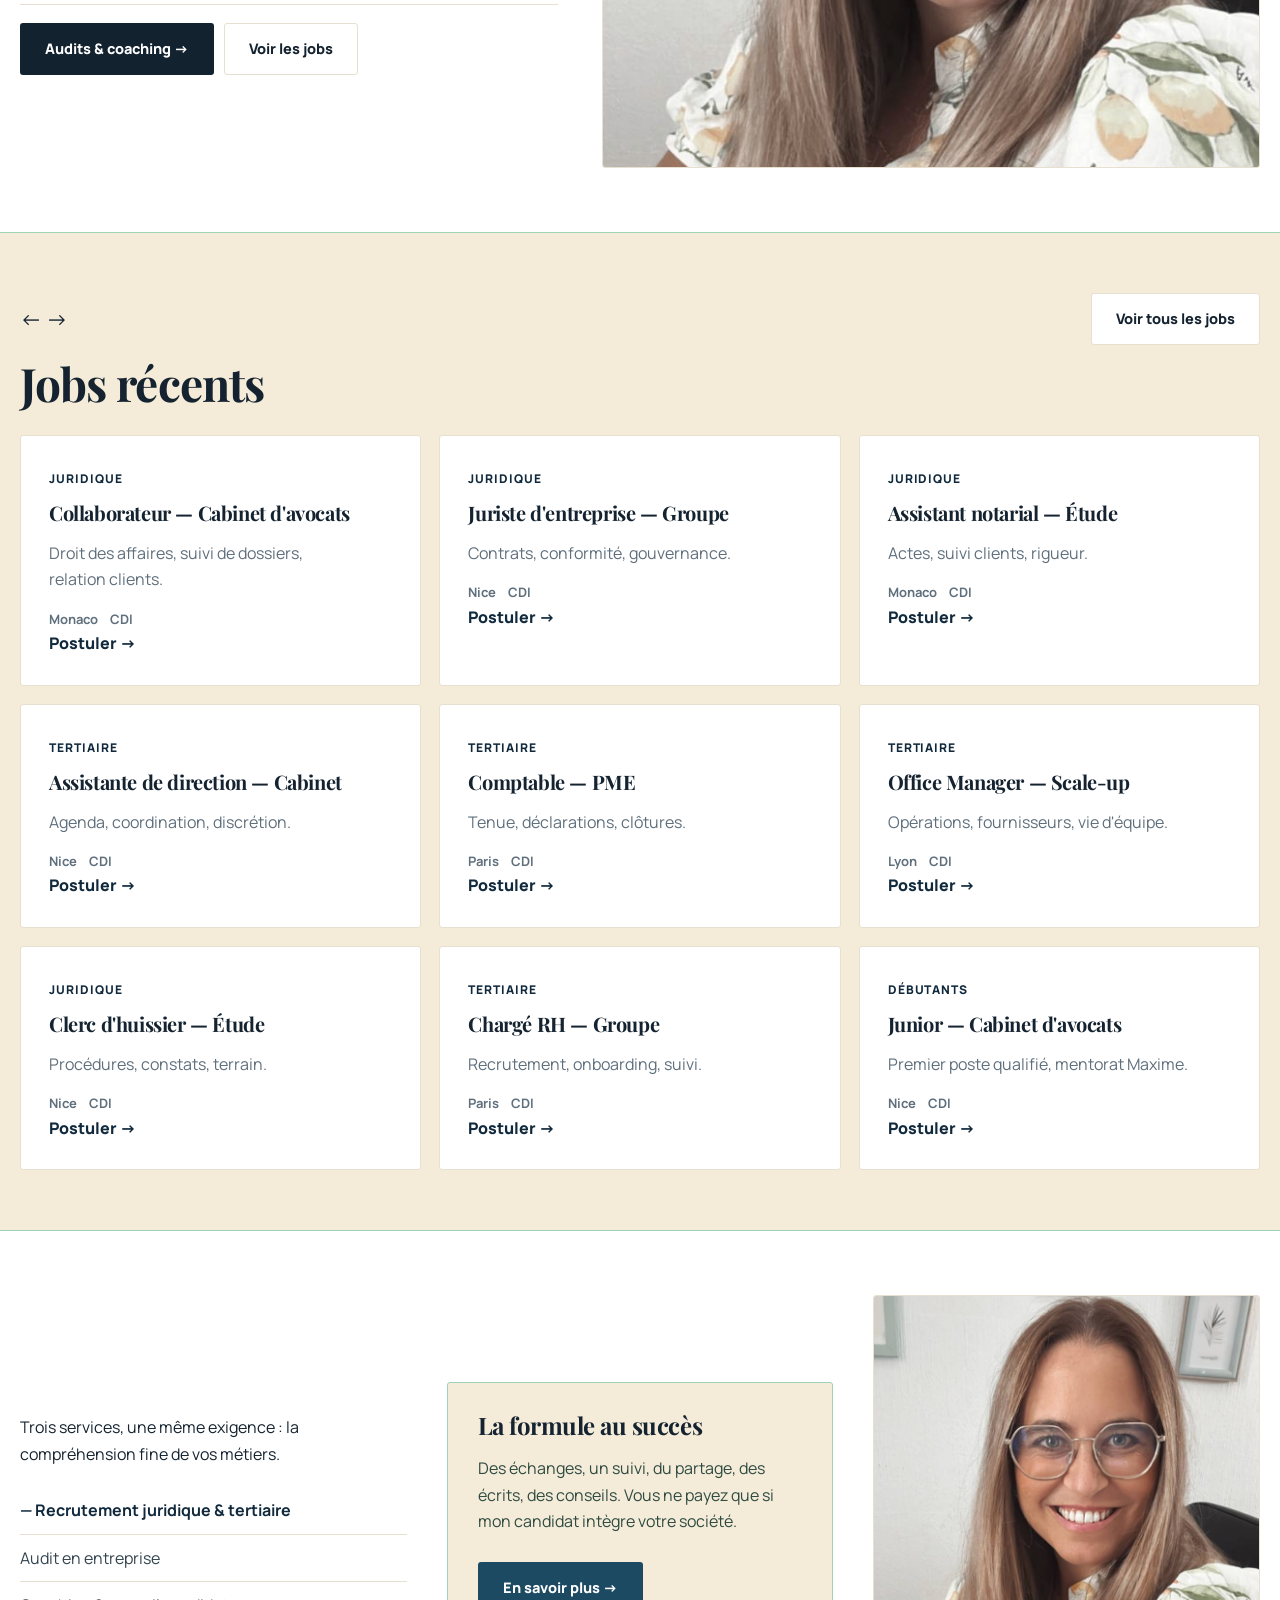
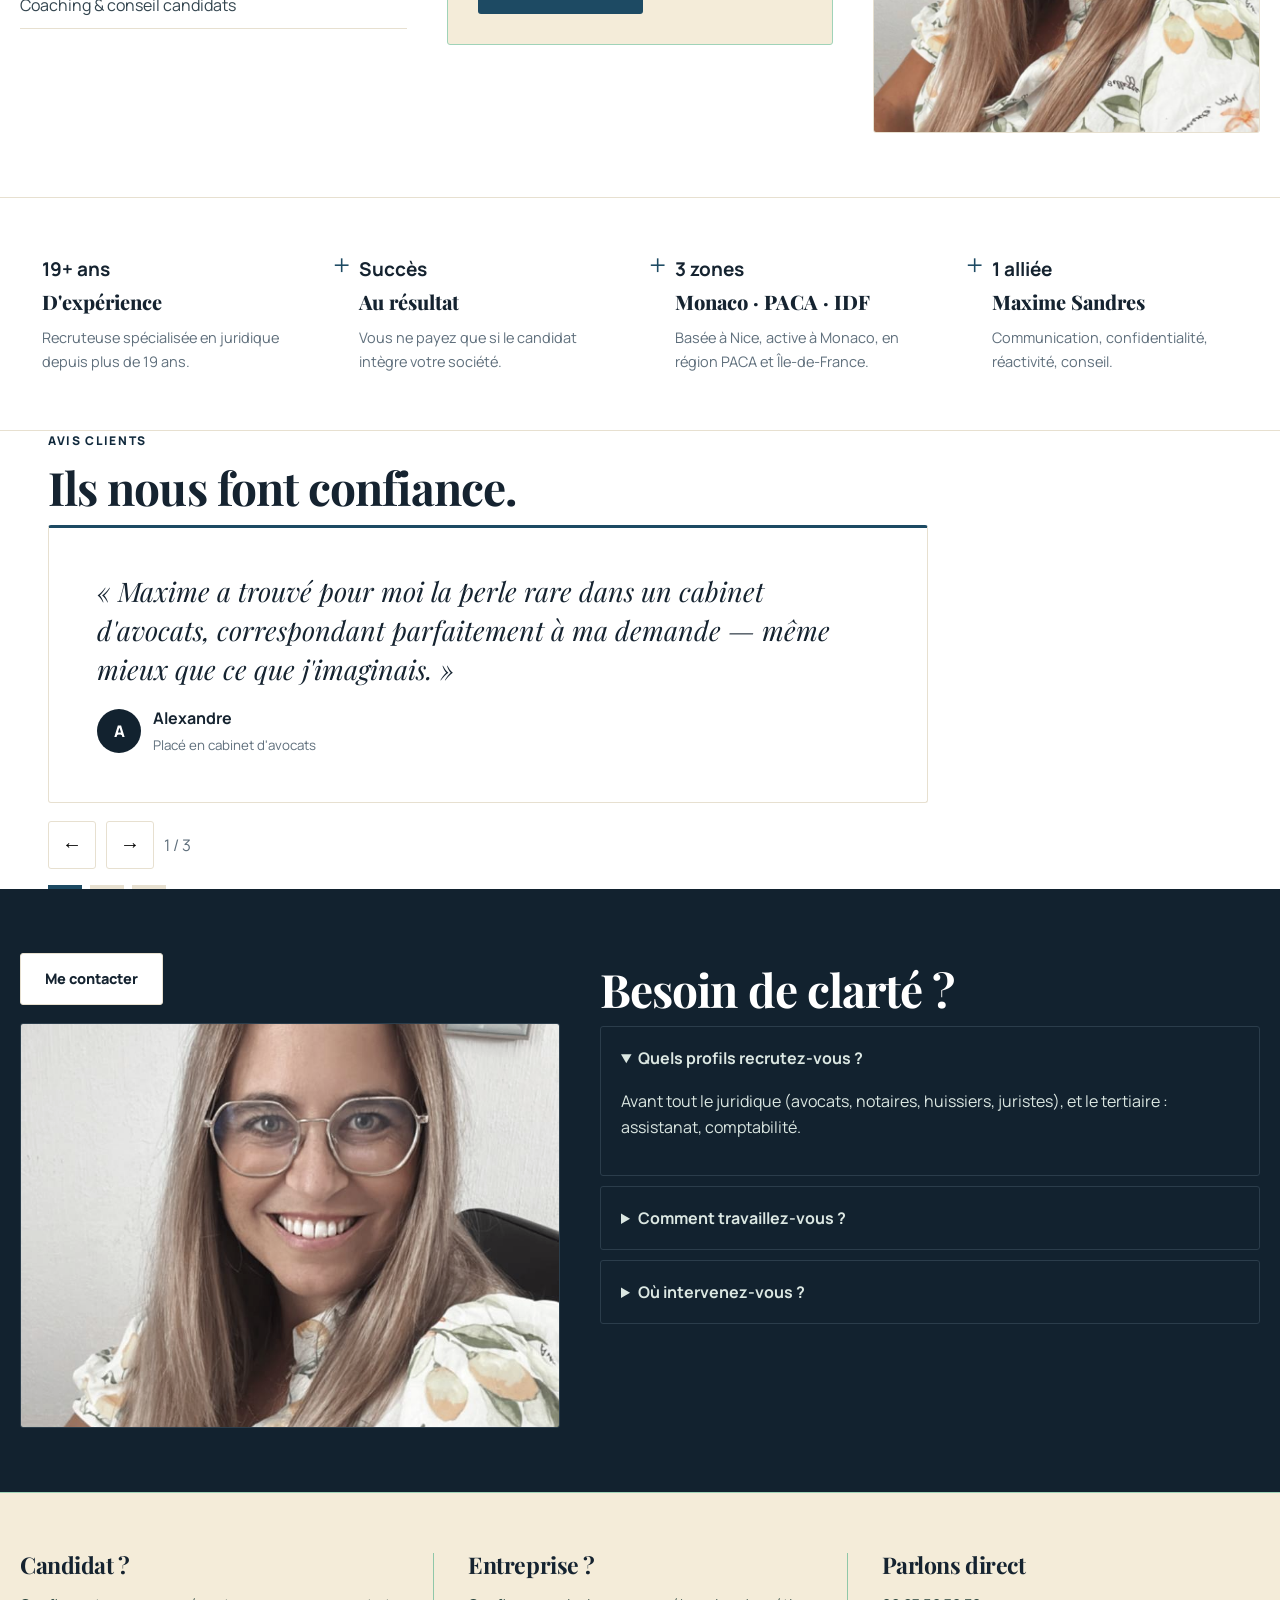
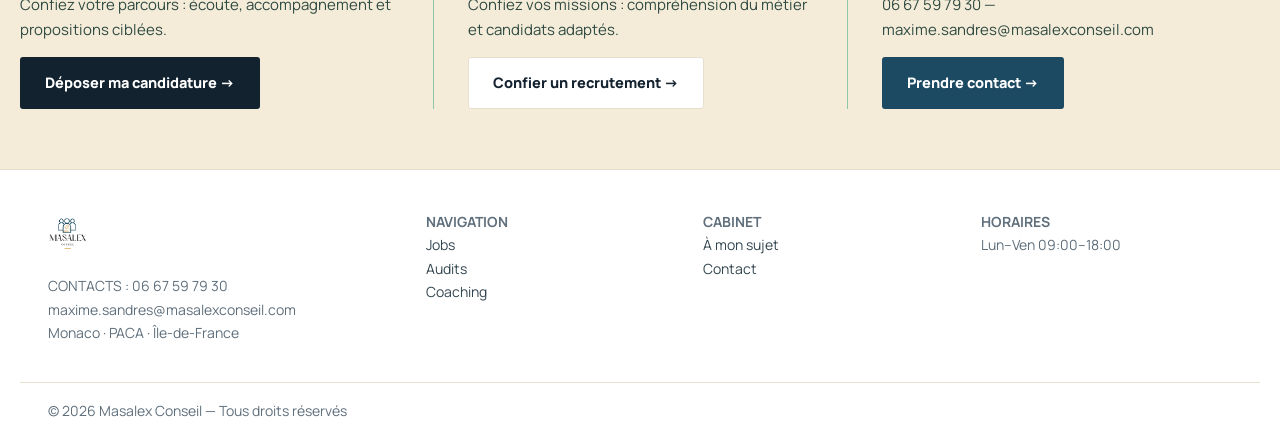
==== commit 9f793cce: "contenu: page Conseils (4 articles), 404, sitemap, images optimisees, nav complete" ====
--- a/index.html
+++ b/index.html
@@ -21,9 +21,9 @@
 <div class="util"><div class="container"><span>maxime.sandres@masalexconseil.com</span><span><a href="apropos.html">À mon sujet</a><a href="contact.html">Nous contacter</a></span></div></div>
 <header id="hd"><div class="container nav">
 <a class="logo" href="index.html"><img src="images/logo.png" alt="Masalex Conseil" /></a>
-<nav class="links"><a class="act" href="index.html">Accueil</a><a href="secteurs.html">Expertises</a><a href="offres.html">Jobs</a><a href="services.html">Audits & Coaching</a><a href="apropos.html">À mon sujet</a><a href="contact.html">Contact</a></nav>
-<div style="display:flex;gap:10px;align-items:center"><a class="btn btn-p" href="contact.html">Échanger</a><button class="burger" id="bg">☰</button></div>
-</div><div class="mob" id="mob"><a href="index.html">Accueil</a><a href="secteurs.html">Expertises</a><a href="offres.html">Jobs</a><a href="services.html">Audits & Coaching</a><a href="apropos.html">À mon sujet</a><a href="contact.html">Contact</a></div></header>
+<nav class="links"><a class="act" href="index.html">Accueil</a><a href="secteurs.html">Expertises</a><a href="offres.html">Jobs</a><a href="services.html">Audits & Coaching</a><a href="apropos.html">À mon sujet</a><a href="conseils.html">Conseils</a><a href="contact.html">Contact</a></nav>
+<div style="display:flex;gap:10px;align-items:center"><a class="btn btn-p" href="contact.html">Échanger</a><button class="burger" id="bg" aria-label="Menu">☰</button></div>
+</div><div class="mob" id="mob"><a href="index.html">Accueil</a><a href="secteurs.html">Expertises</a><a href="offres.html">Jobs</a><a href="services.html">Audits & Coaching</a><a href="apropos.html">À mon sujet</a><a href="conseils.html">Conseils</a><a href="contact.html">Contact</a></div></header>
 
 <div class="hero">
 <div class="hero-bg"></div><div class="hero-veil"></div>
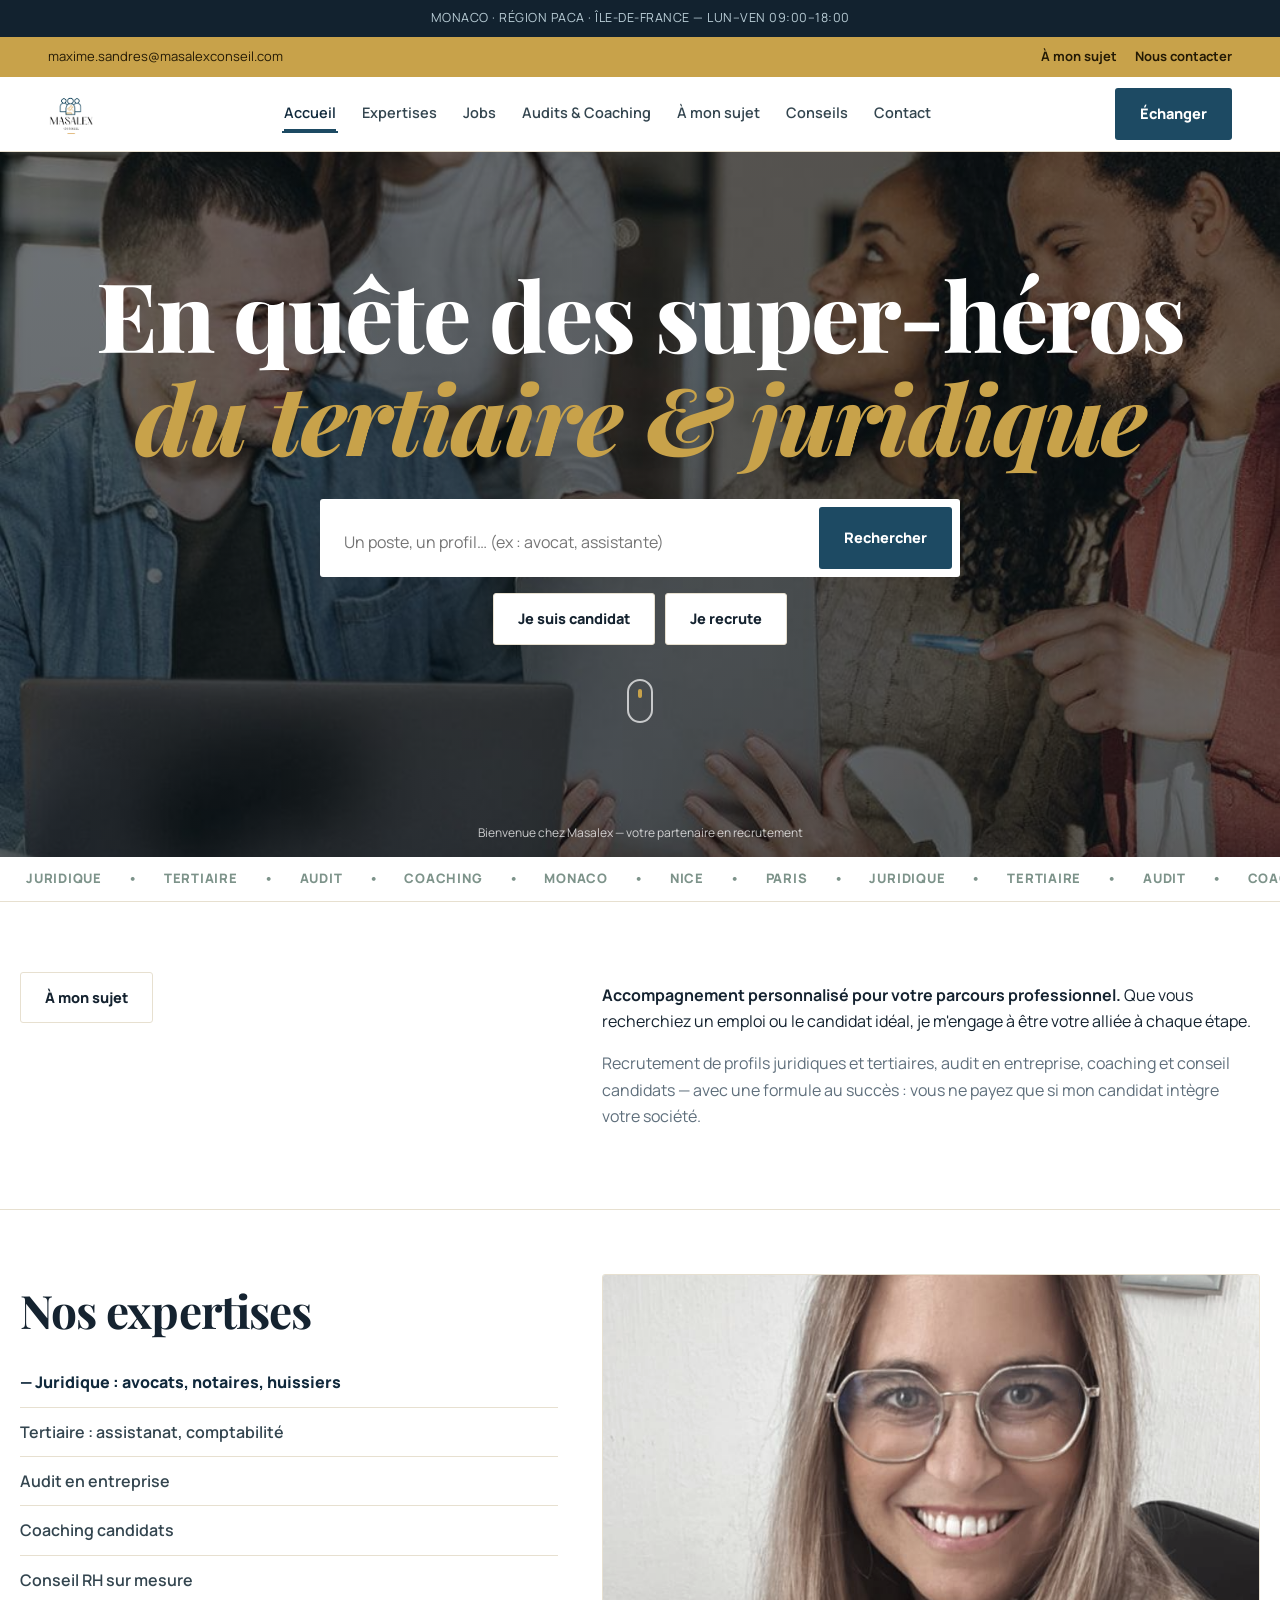
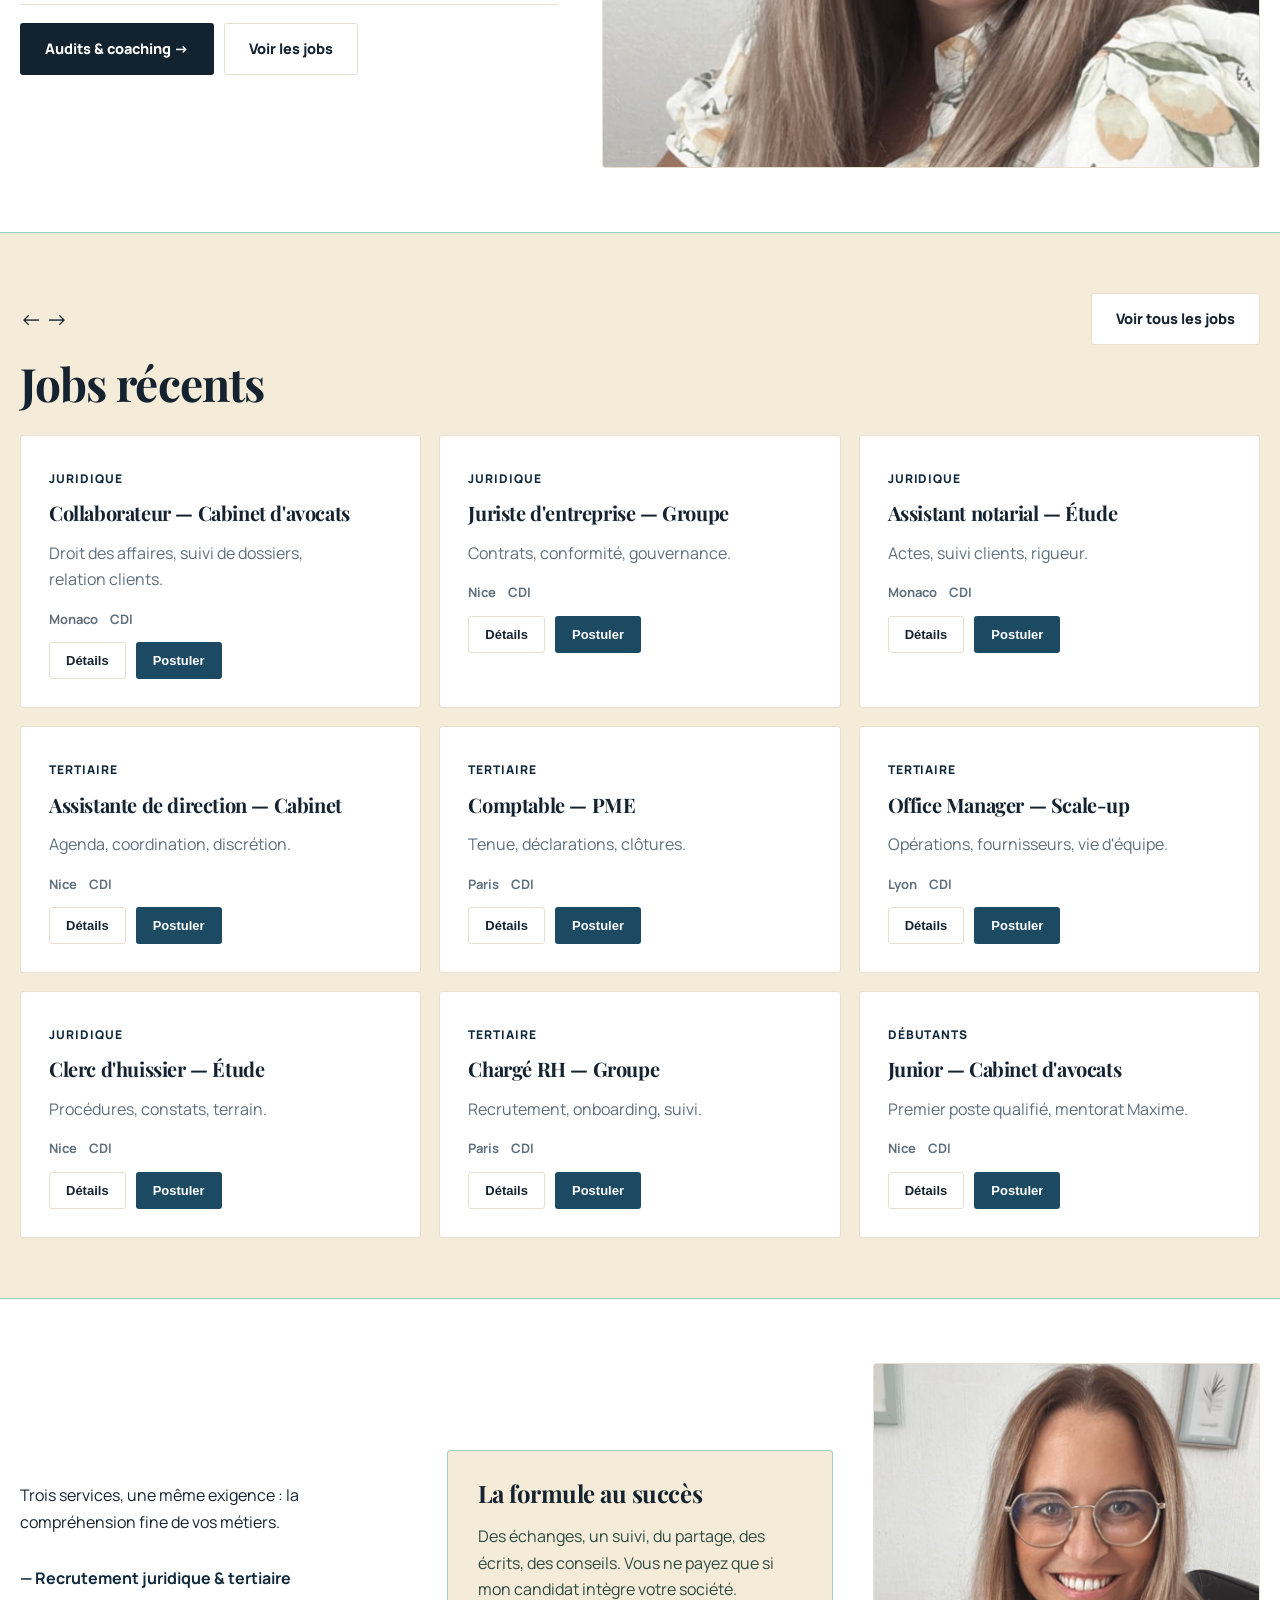
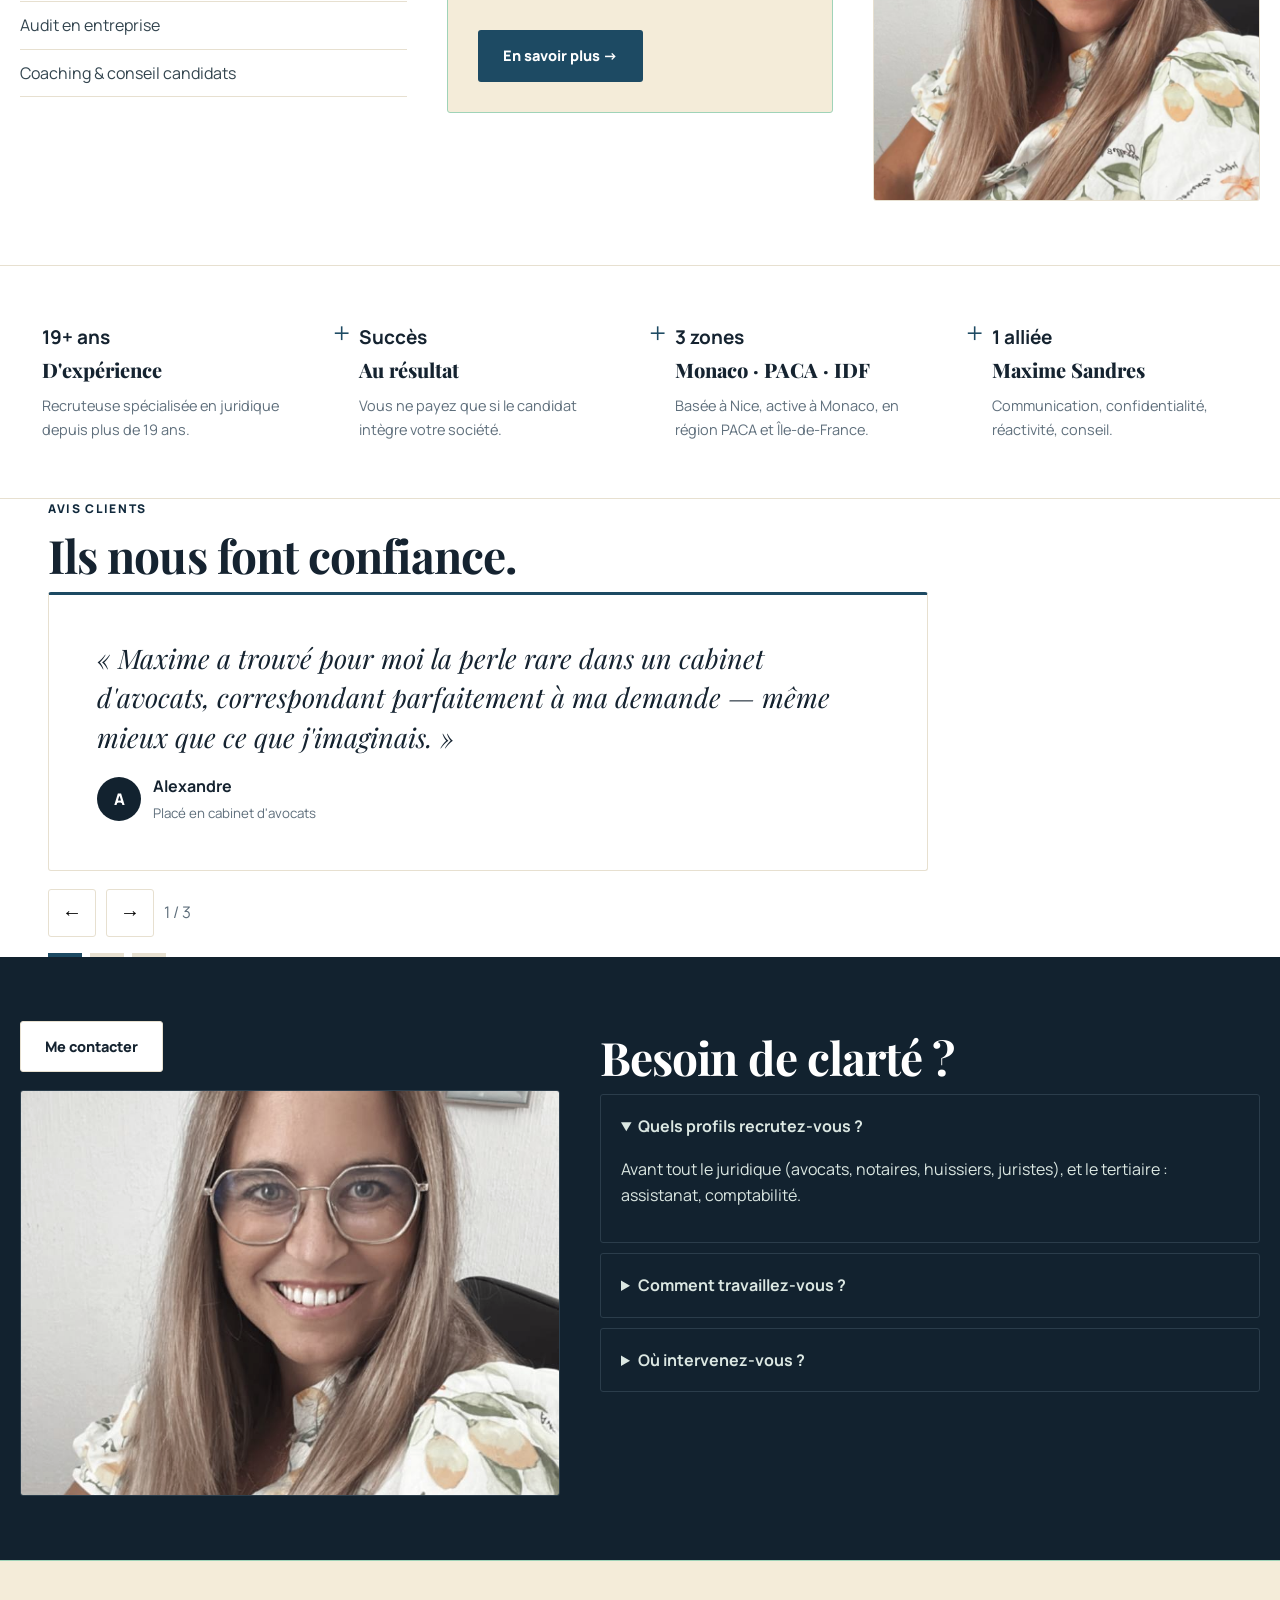
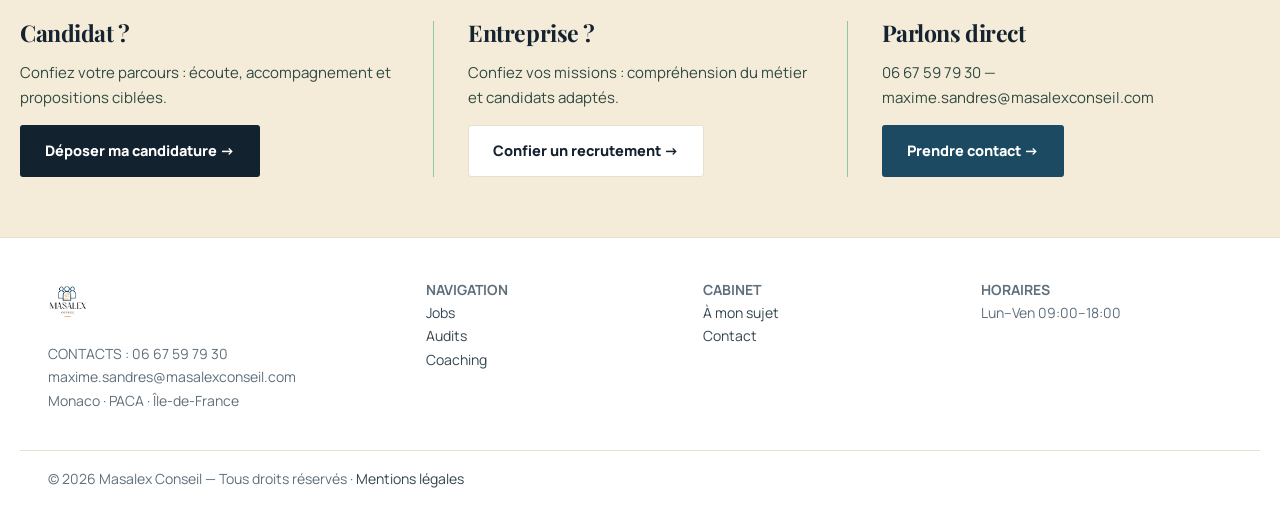
==== commit 4a98f7e8: "fonctionnel: modale detail offre, candidature pre-remplie, mentions legales" ====
--- a/index.html
+++ b/index.html
@@ -102,7 +102,7 @@
 <div><b>NAVIGATION</b><br/><a href="offres.html">Jobs</a><br/><a href="services.html">Audits</a><br/><a href="services.html">Coaching</a></div>
 <div><b>CABINET</b><br/><a href="apropos.html">À mon sujet</a><br/><a href="contact.html">Contact</a></div>
 <div><b>HORAIRES</b><br/>Lun–Ven 09:00–18:00</div>
-</div><div class="container" style="margin-top:24px;border-top:1px solid var(--line);padding-top:16px">© 2026 Masalex Conseil — Tous droits réservés</div></footer>
+</div><div class="container" style="margin-top:24px;border-top:1px solid var(--line);padding-top:16px">© 2026 Masalex Conseil — Tous droits réservés · <a href="mentions-legales.html">Mentions légales</a></div></footer>
 <button id="top" aria-label="Haut de page">↑</button>
 <script src="site.js"></script>
 </body>
--- a/styles.css
+++ b/styles.css
@@ -140,6 +140,13 @@
 #top{position:fixed;right:22px;bottom:22px;width:52px;height:52px;border-radius:var(--r);background:var(--navy);color:#fff;border:1px solid var(--navy);font-size:20px;cursor:pointer;opacity:0;pointer-events:none;transition:.25s;z-index:60}
 #top.show{opacity:1;pointer-events:auto}
 #top:hover{background:var(--em);border-color:var(--em)}
+.btn-mini{padding:10px 16px;font-size:13px}
+#jobm{position:fixed;inset:0;z-index:100;display:none}
+#jobm.open{display:block;animation:fadeSlide .25s ease both}
+.jobm-veil{position:absolute;inset:0;background:rgba(10,18,26,.62)}
+.jobm-card{position:absolute;left:50%;top:50%;transform:translate(-50%,-50%);width:min(620px,92vw);max-height:86vh;overflow:auto;background:#fff;border:2px solid var(--ink);border-radius:6px;padding:38px;box-shadow:10px 10px 0 var(--ink)}
+.jobm-x{position:absolute;top:12px;right:12px;width:42px;height:42px;border:2px solid var(--ink);background:#fff;font-size:17px;cursor:pointer;border-radius:var(--r)}
+.jobm-x:hover{background:var(--ink);color:#fff}
 @media (prefers-reduced-motion:reduce){*{animation:none!important;transition:none!important;scroll-behavior:auto!important}}
 /* fix curseur : aucun déplacement au survol — ombres/couleurs seules, l'élément ne glisse plus sous la souris */
 .btn-p:hover,.btn-d:hover,.btn-g:hover,.card:hover,.role:hover,.pill:hover,.tbtn:hover,.feat:hover,.t-card:hover,.stat:hover,.c-cell .btn:hover{transform:none!important}
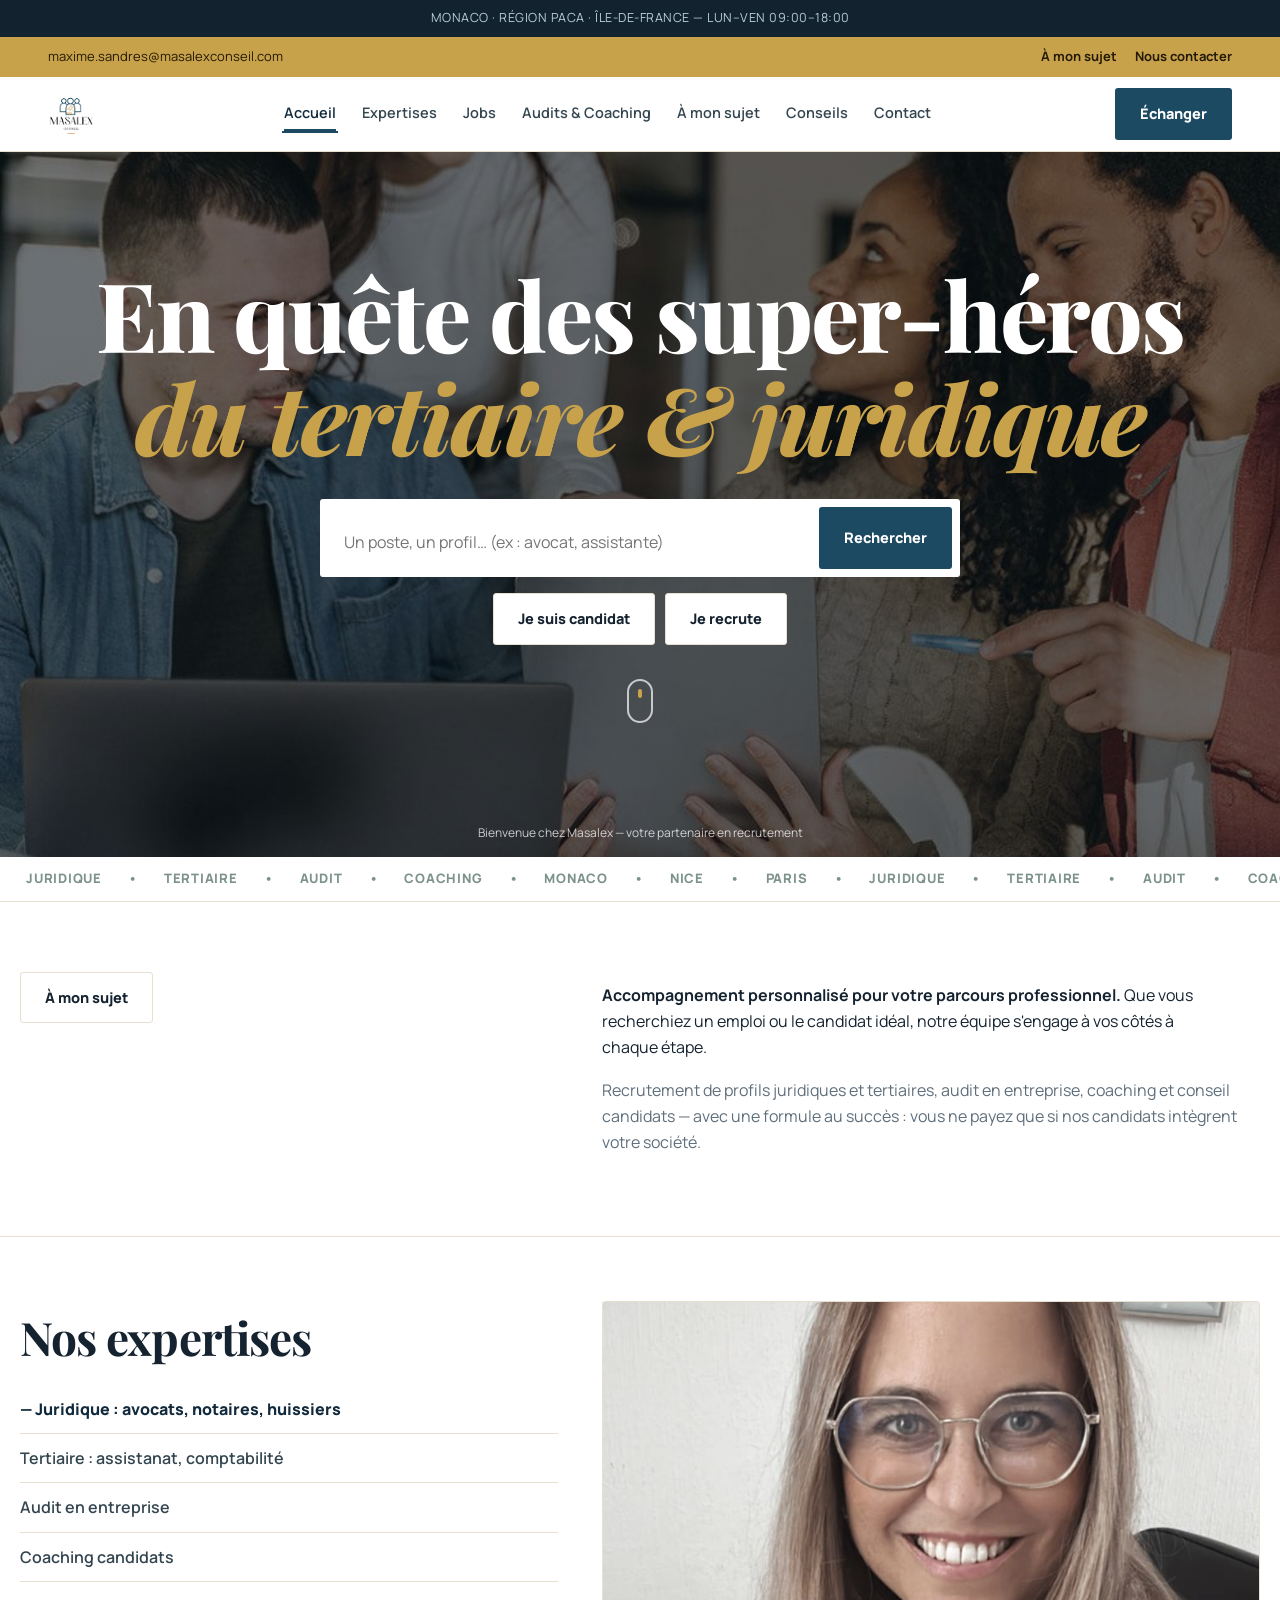
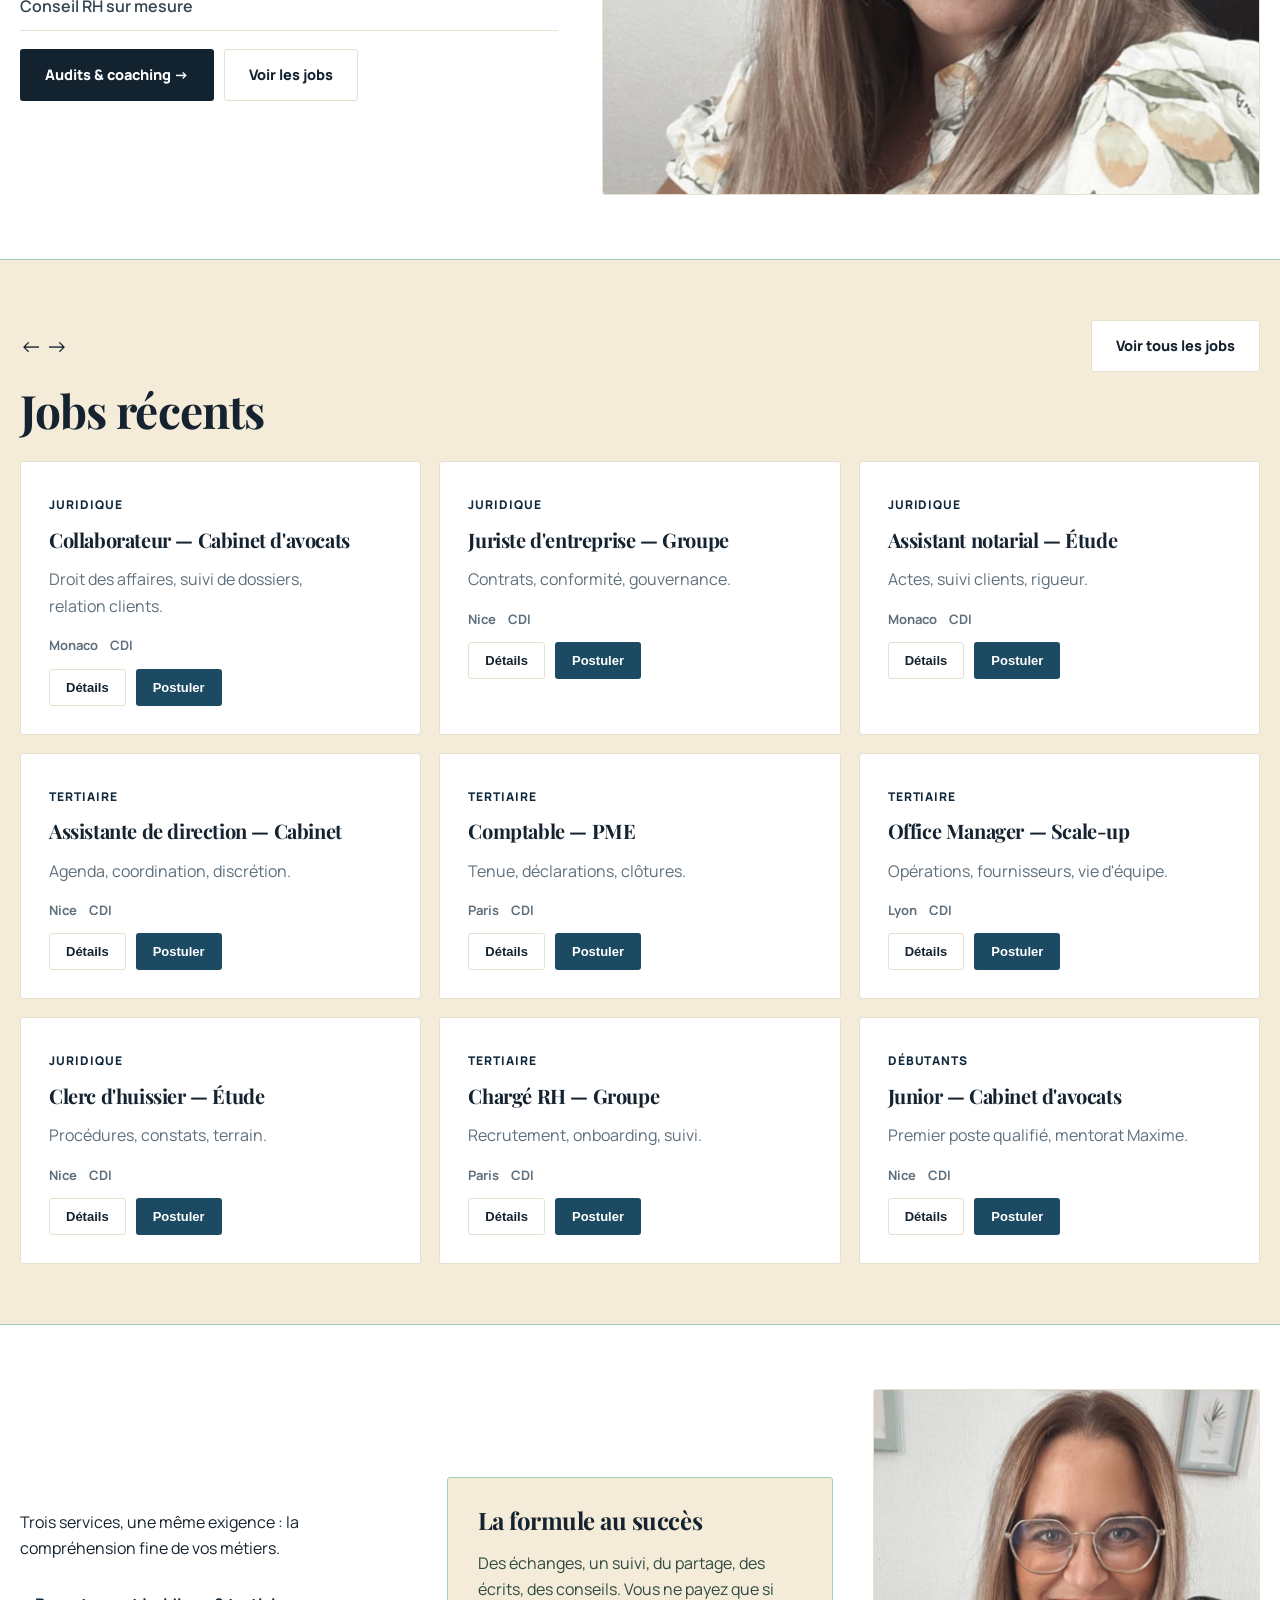
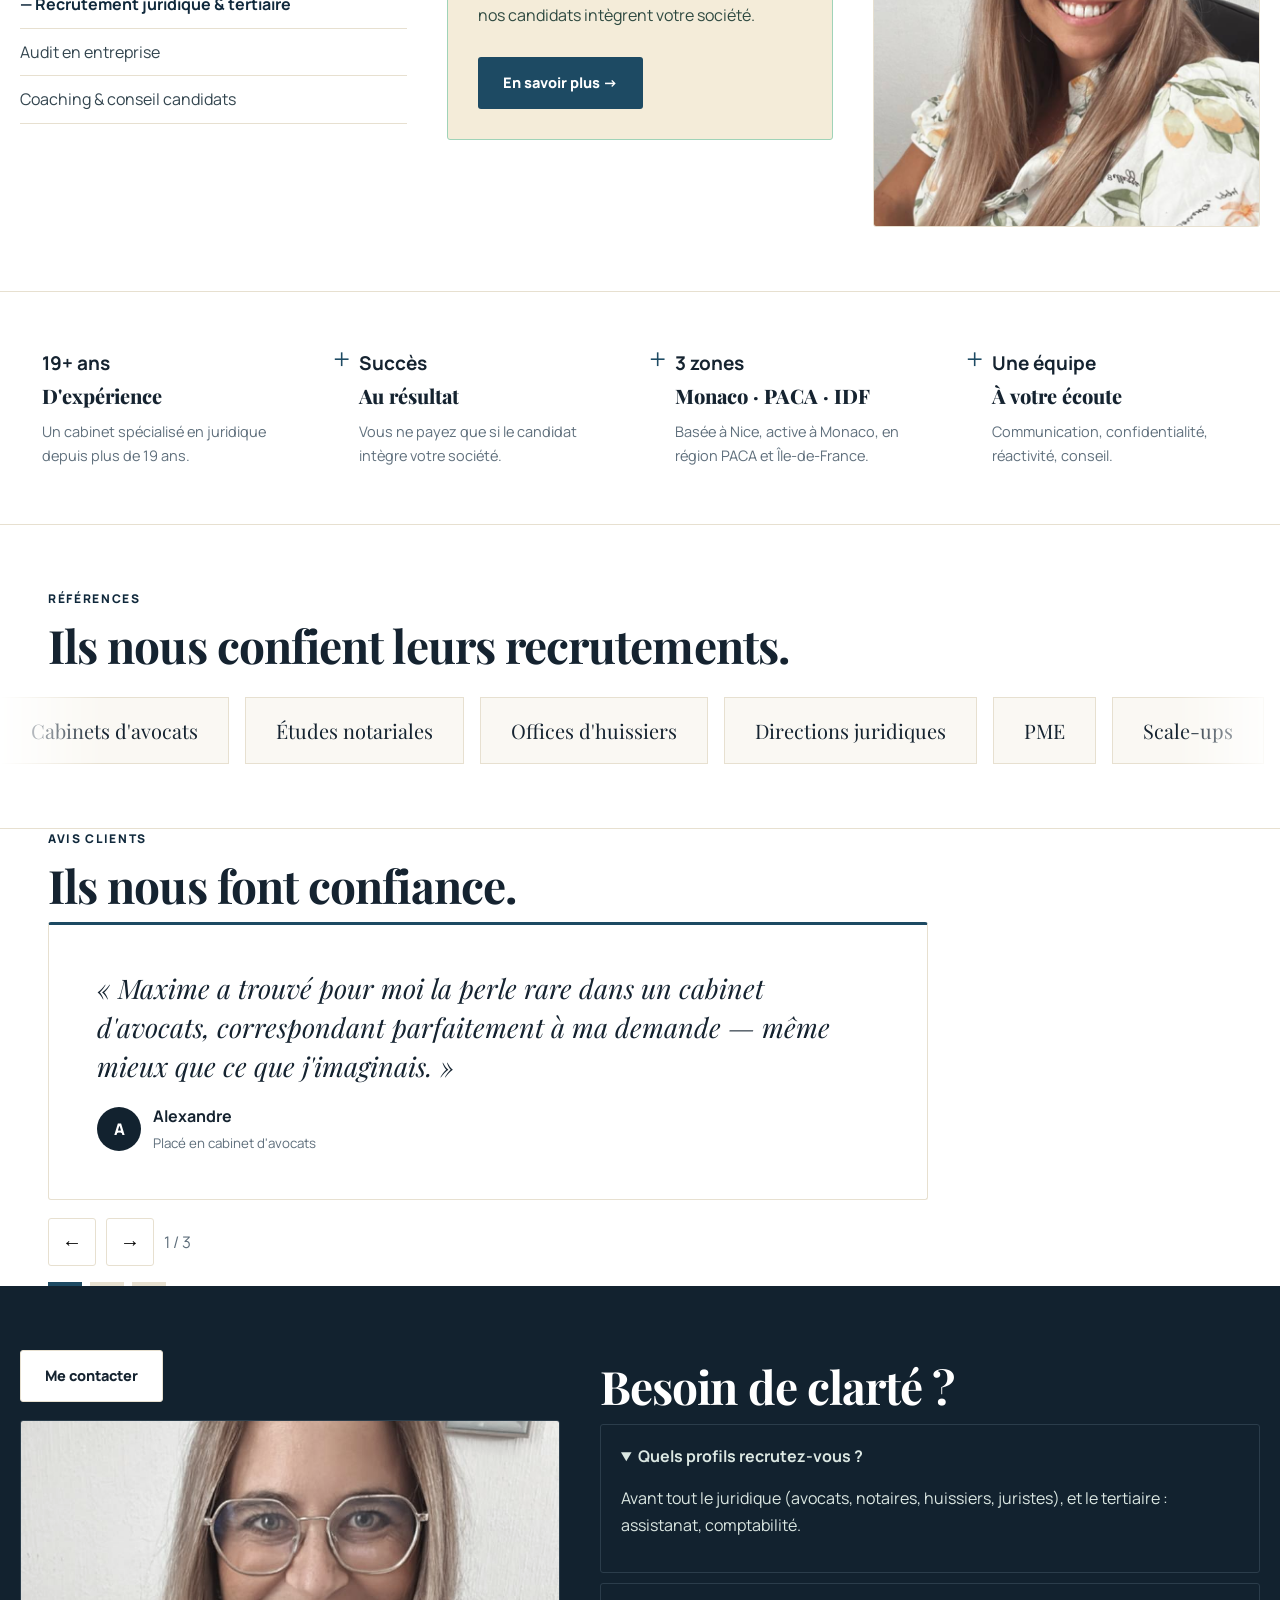
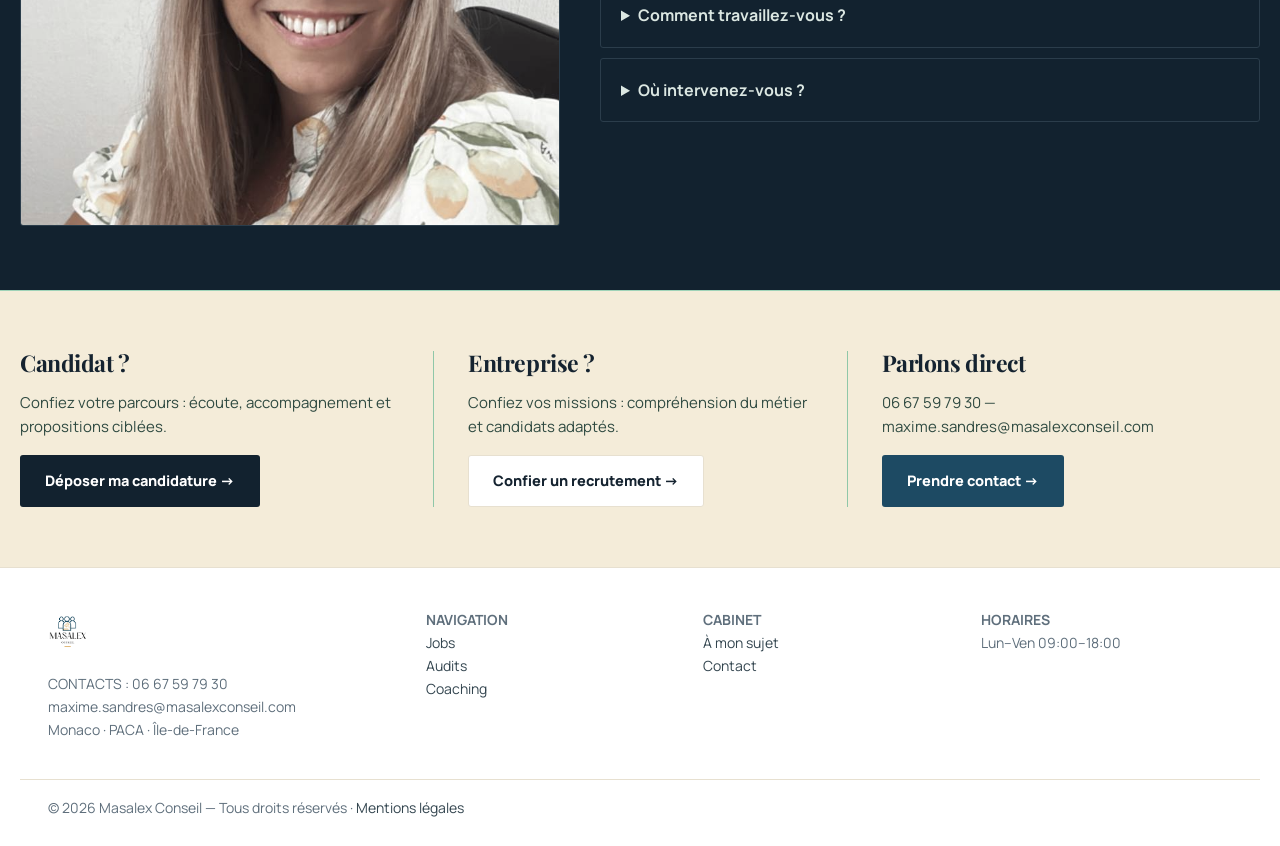
==== commit 9acbd6c1: "voix collective (equipe plurielle) + bandeau defilant references vanilla" ====
--- a/index.html
+++ b/index.html
@@ -39,8 +39,8 @@
 
 <div class="intro"><div class="container intro-grid">
 <div class="reveal"><a class="btn btn-g" href="apropos.html">À mon sujet</a></div>
-<div class="reveal"><p><b>Accompagnement personnalisé pour votre parcours professionnel.</b> Que vous recherchiez un emploi ou le candidat idéal, je m'engage à être votre alliée à chaque étape.</p>
-<p style="color:var(--mut)">Recrutement de profils juridiques et tertiaires, audit en entreprise, coaching et conseil candidats — avec une formule au succès : vous ne payez que si mon candidat intègre votre société.</p></div>
+<div class="reveal"><p><b>Accompagnement personnalisé pour votre parcours professionnel.</b> Que vous recherchiez un emploi ou le candidat idéal, notre équipe s'engage à vos côtés à chaque étape.</p>
+<p style="color:var(--mut)">Recrutement de profils juridiques et tertiaires, audit en entreprise, coaching et conseil candidats — avec une formule au succès : vous ne payez que si nos candidats intègrent votre société.</p></div>
 </div></div>
 
 <div class="sectors"><div class="container sec-grid">
@@ -60,17 +60,23 @@
 <div class="reveal"><p>Trois services, une même exigence : la compréhension fine de vos métiers.</p><ul class="svc-list">
 <li><b>— Recrutement juridique & tertiaire</b></li><li>Audit en entreprise</li><li>Coaching & conseil candidats</li>
 </ul></div>
-<div class="reveal"><div class="feat"><h3>La formule au succès</h3><p>Des échanges, un suivi, du partage, des écrits, des conseils. Vous ne payez que si mon candidat intègre votre société.</p><a class="btn btn-p" href="services.html" style="margin-top:12px">En savoir plus →</a></div></div>
+<div class="reveal"><div class="feat"><h3>La formule au succès</h3><p>Des échanges, un suivi, du partage, des écrits, des conseils. Vous ne payez que si nos candidats intègrent votre société.</p><a class="btn btn-p" href="services.html" style="margin-top:12px">En savoir plus →</a></div></div>
 <div class="reveal"><div class="svc-img"><img src="images/maxime.jpg" alt="Maxime Sandres" loading="lazy"/></div></div>
 </div></div>
 
 <div class="stats"><div class="container stat-grid">
-<div class="stat reveal"><b>19+ ans</b><span class="n">D'expérience</span><p>Recruteuse spécialisée en juridique depuis plus de 19 ans.</p></div>
+<div class="stat reveal"><b>19+ ans</b><span class="n">D'expérience</span><p>Un cabinet spécialisé en juridique depuis plus de 19 ans.</p></div>
 <div class="stat reveal"><b>Succès</b><span class="n">Au résultat</span><p>Vous ne payez que si le candidat intègre votre société.</p></div>
 <div class="stat reveal"><b>3 zones</b><span class="n">Monaco · PACA · IDF</span><p>Basée à Nice, active à Monaco, en région PACA et Île-de-France.</p></div>
-<div class="stat reveal"><b>1 alliée</b><span class="n">Maxime Sandres</span><p>Communication, confidentialité, réactivité, conseil.</p></div>
+<div class="stat reveal"><b>Une équipe</b><span class="n">À votre écoute</span><p>Communication, confidentialité, réactivité, conseil.</p></div>
 </div></div>
 
+<div class="logoband"><div class="container">
+<div class="kicker reveal">Références</div><h2 class="reveal">Ils nous confient leurs recrutements.</h2>
+</div><div class="logoview reveal"><div class="logotrack">
+<div class="logohalf"><span>Cabinets d'avocats</span><span>Études notariales</span><span>Offices d'huissiers</span><span>Directions juridiques</span><span>PME</span><span>Scale-ups</span><span>Groupes</span></div>
+<div class="logohalf" aria-hidden="true"><span>Cabinets d'avocats</span><span>Études notariales</span><span>Offices d'huissiers</span><span>Directions juridiques</span><span>PME</span><span>Scale-ups</span><span>Groupes</span></div>
+</div></div></div>
 <div class="testi"><div class="container">
 <div class="kicker reveal">Avis clients</div><h2 class="reveal">Ils nous font confiance.</h2>
 <div class="tview reveal"><div class="ttrack" id="tt">
--- a/styles.css
+++ b/styles.css
@@ -169,6 +169,13 @@
 .form-ok b{font-family:var(--f);font-size:22px}
 .secnum{display:flex;align-items:center;gap:14px}
 .secnum::after{content:"";flex:1;height:1px;background:var(--line)}
+.logoband{background:#fff;border-top:1px solid var(--line);padding:64px 0;overflow:hidden}
+.logoview{overflow:hidden;position:relative;margin-top:26px;-webkit-mask-image:linear-gradient(90deg,transparent,#000 8%,#000 92%,transparent);mask-image:linear-gradient(90deg,transparent,#000 8%,#000 92%,transparent)}
+.logotrack{display:flex;width:max-content;animation:logoslide 34s linear infinite}
+.logohalf{display:flex;gap:16px;padding-right:16px}
+.logohalf span{border:1px solid var(--line);background:var(--bg);padding:16px 30px;font-family:var(--f);font-size:20px;white-space:nowrap}
+.logoview:hover .logotrack{animation-play-state:paused}
+@keyframes logoslide{to{transform:translateX(-50%)}}
 .ic{display:flex;align-items:center;justify-content:center;width:52px;height:52px;background:var(--ink);color:#fff;border-radius:var(--r)}
 .ic svg{width:24px;height:24px;display:block}
 .about-grid{display:grid;grid-template-columns:.9fr 1.1fr;gap:44px;align-items:start}
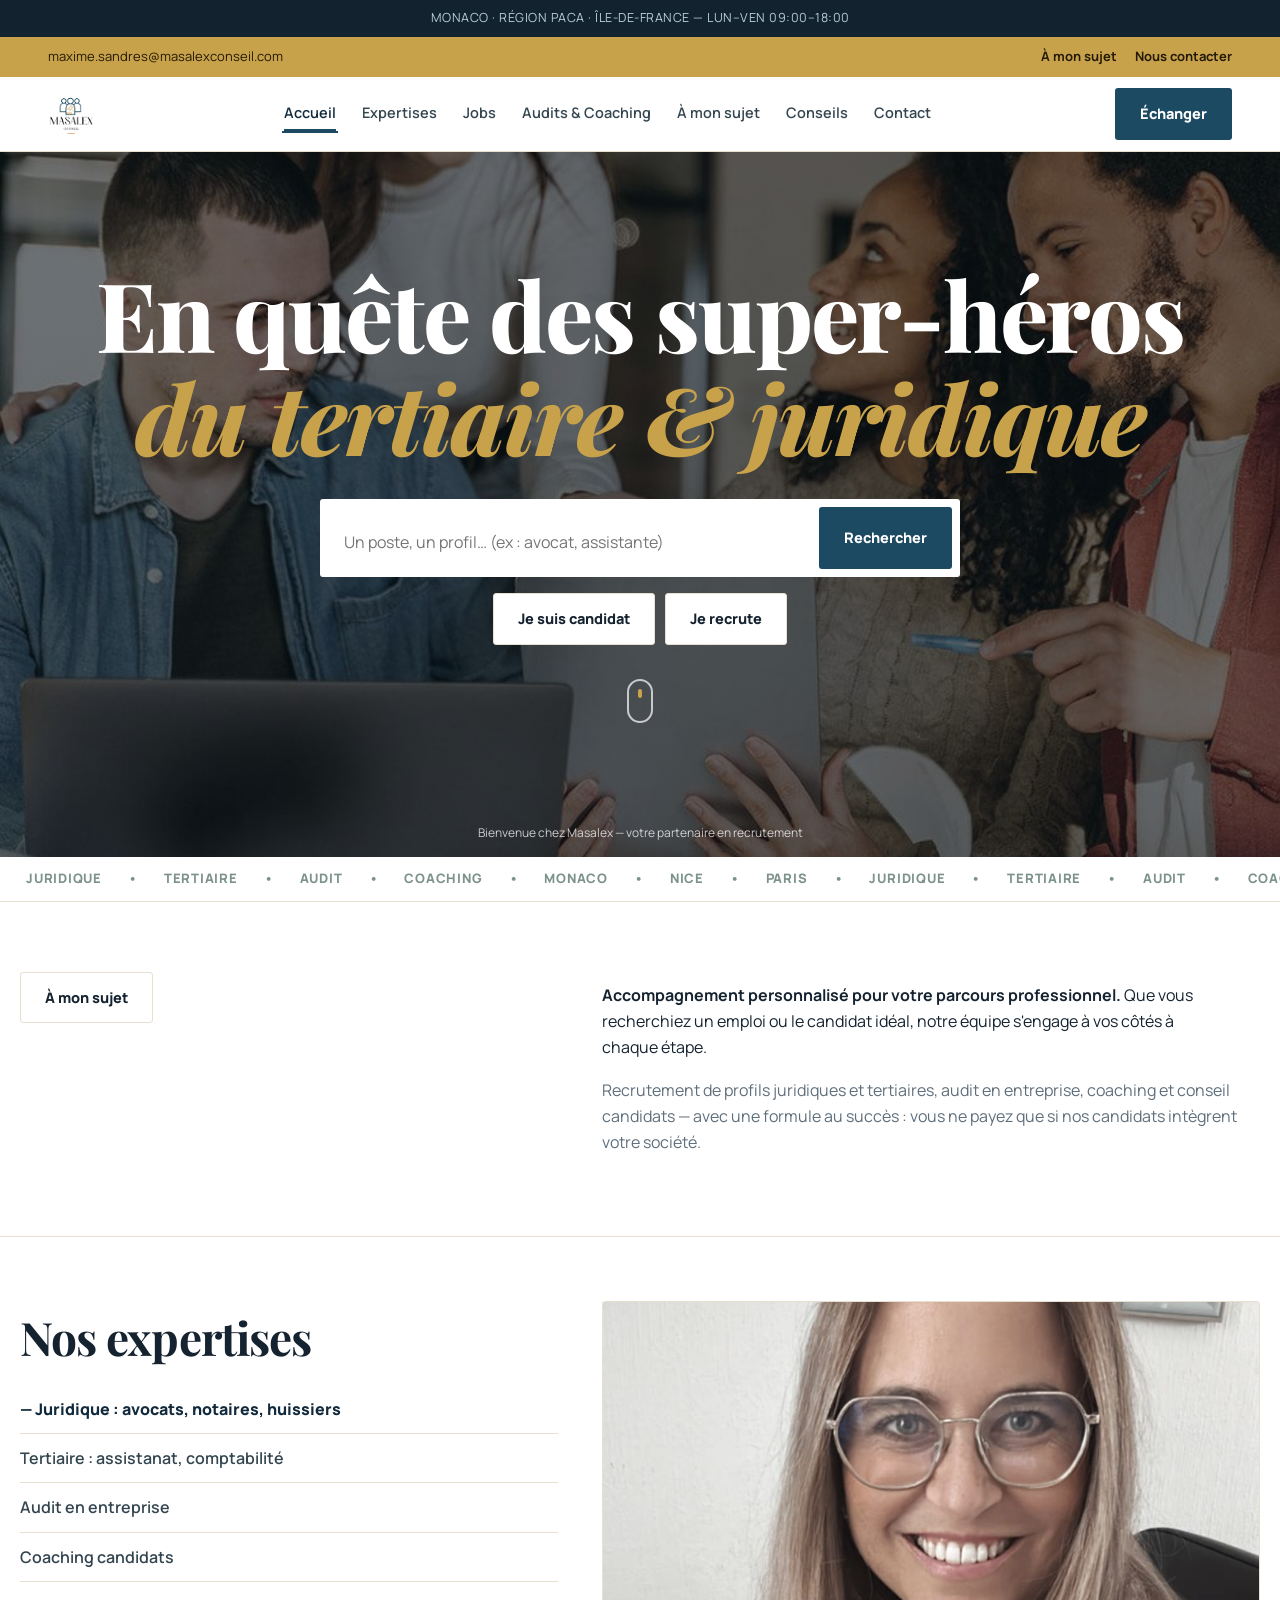
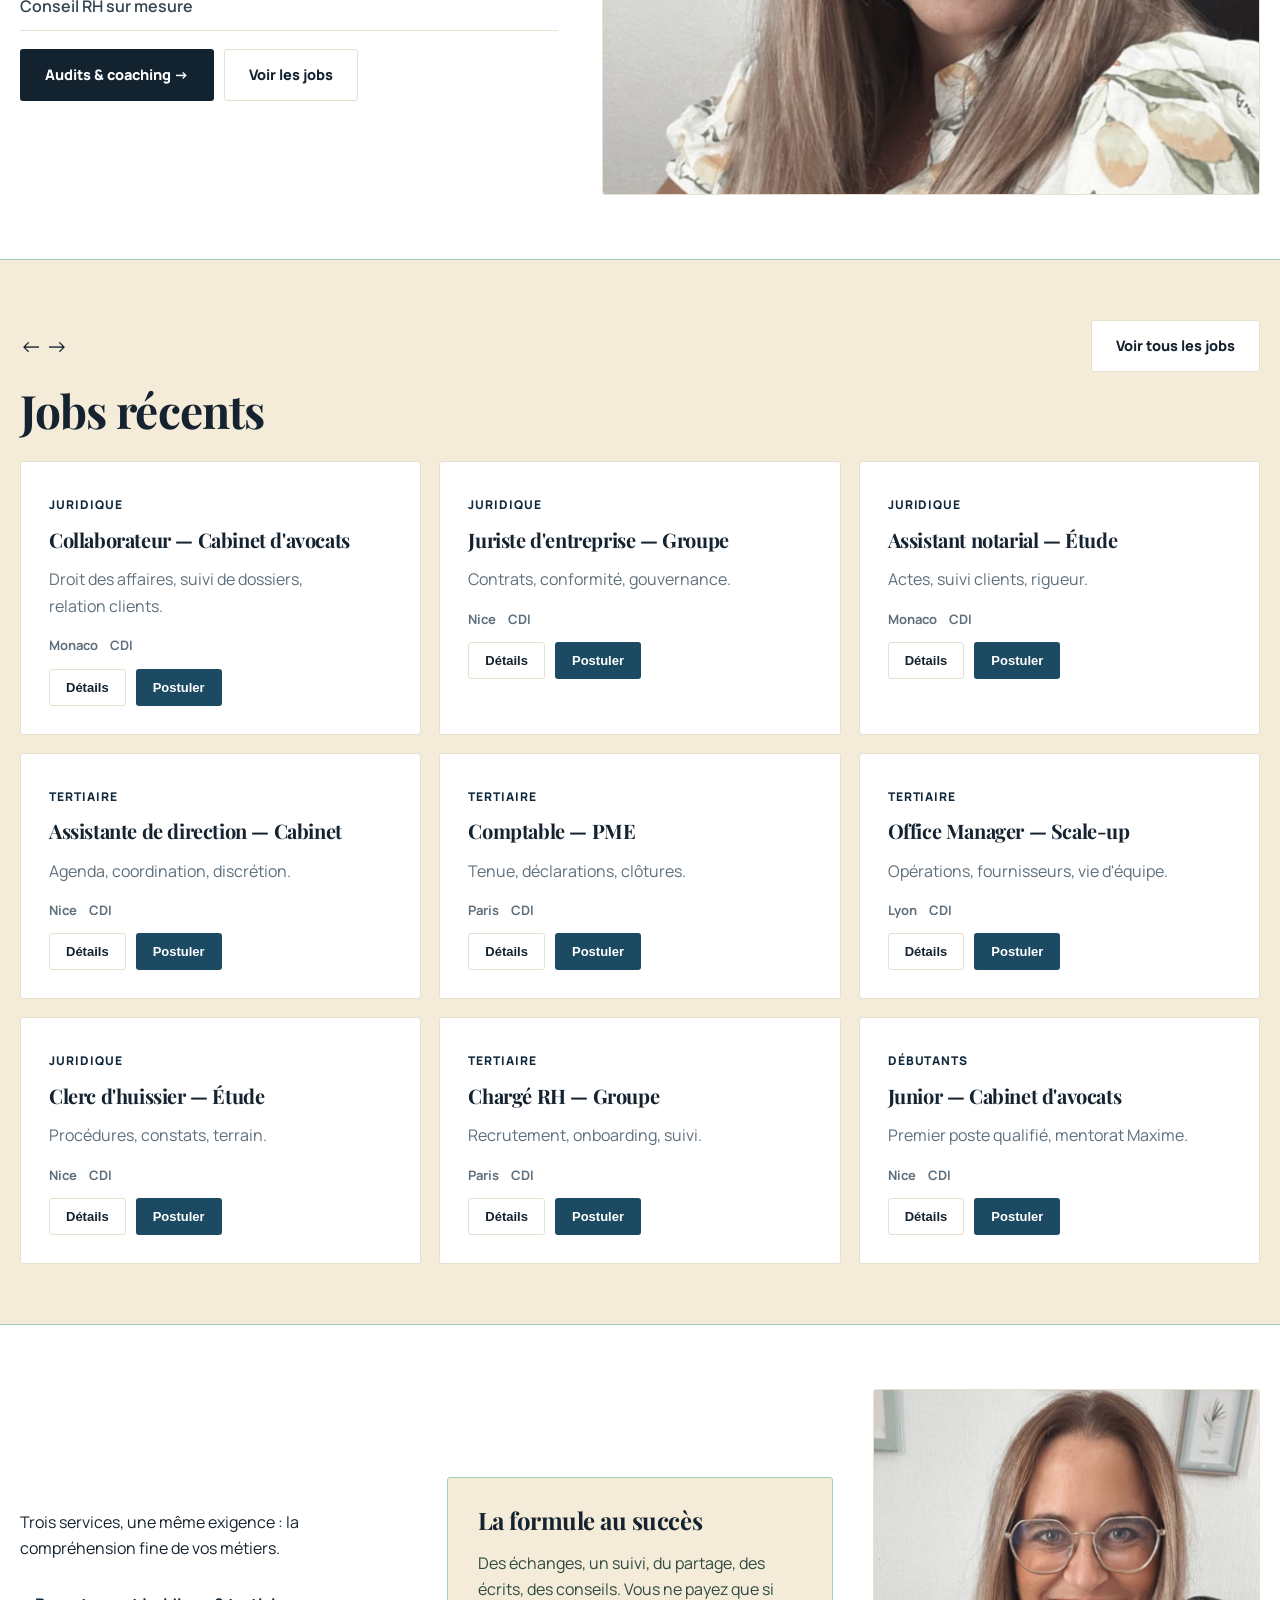
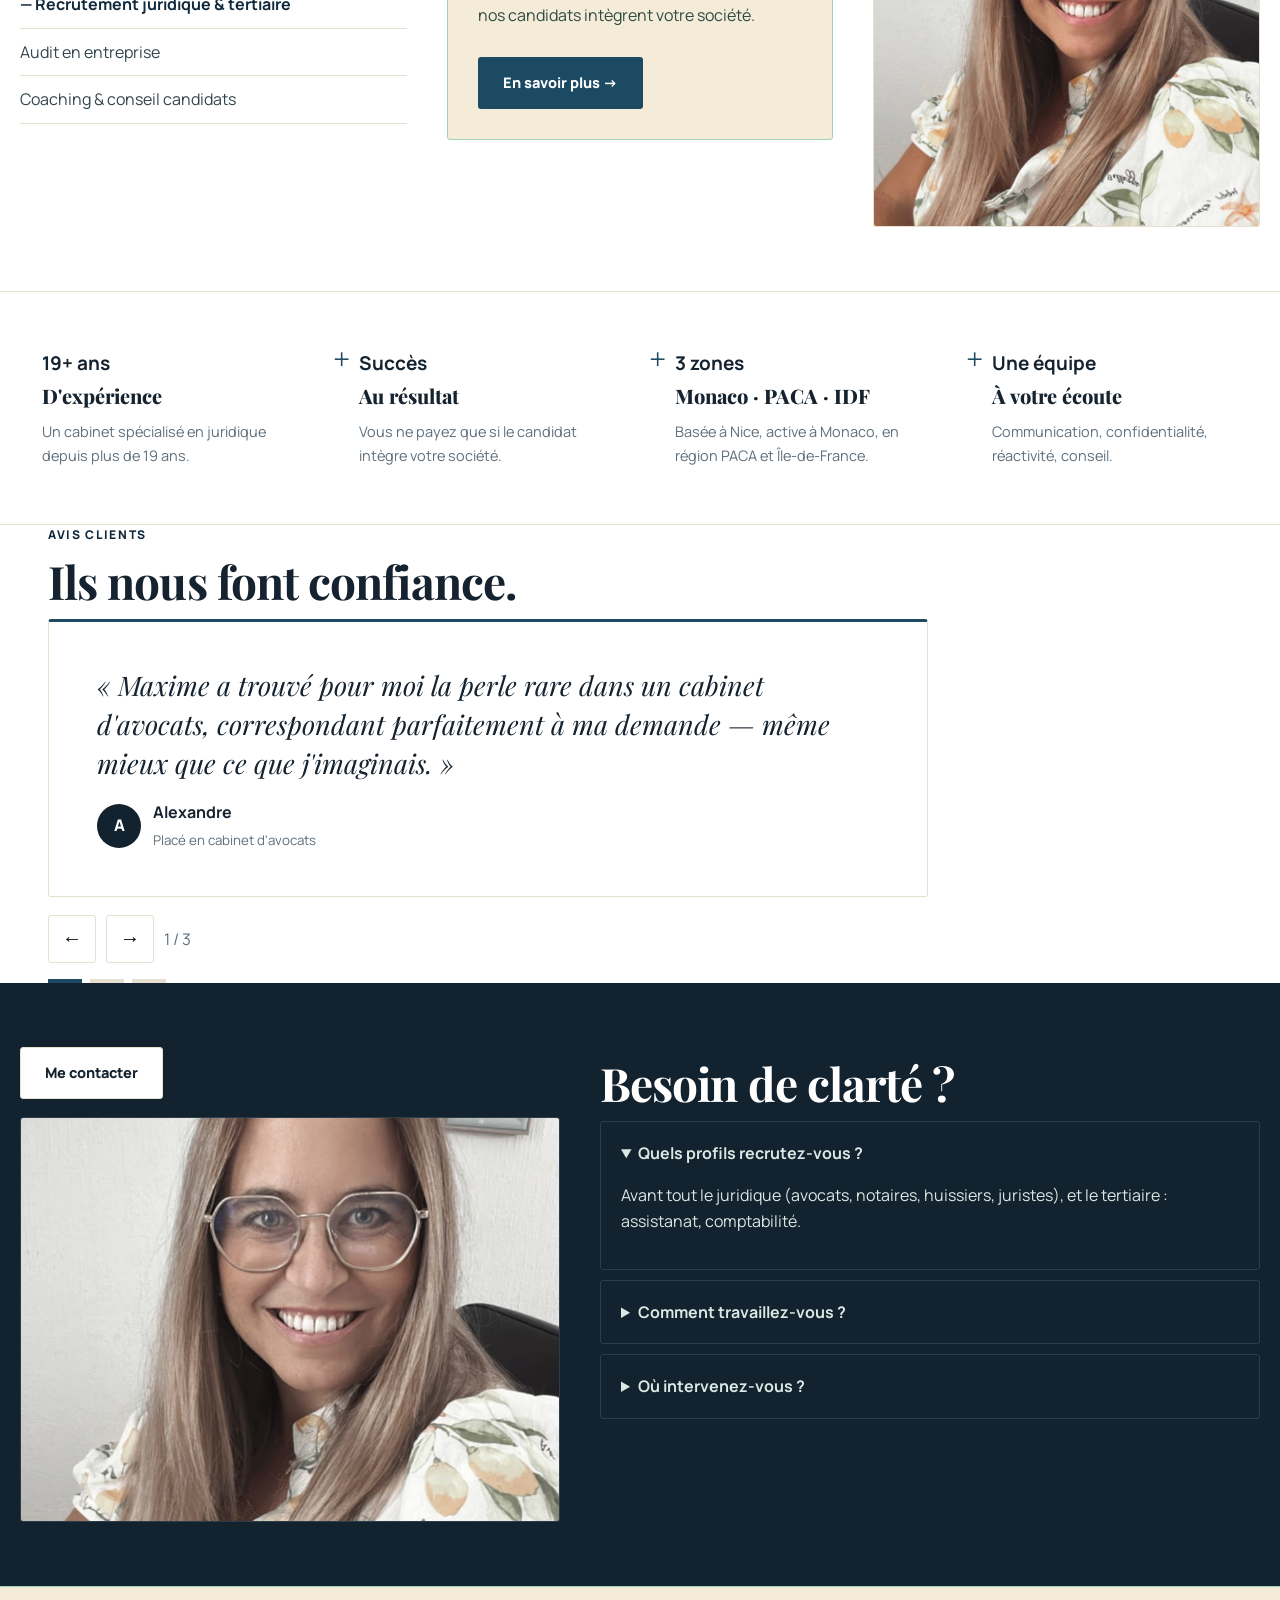
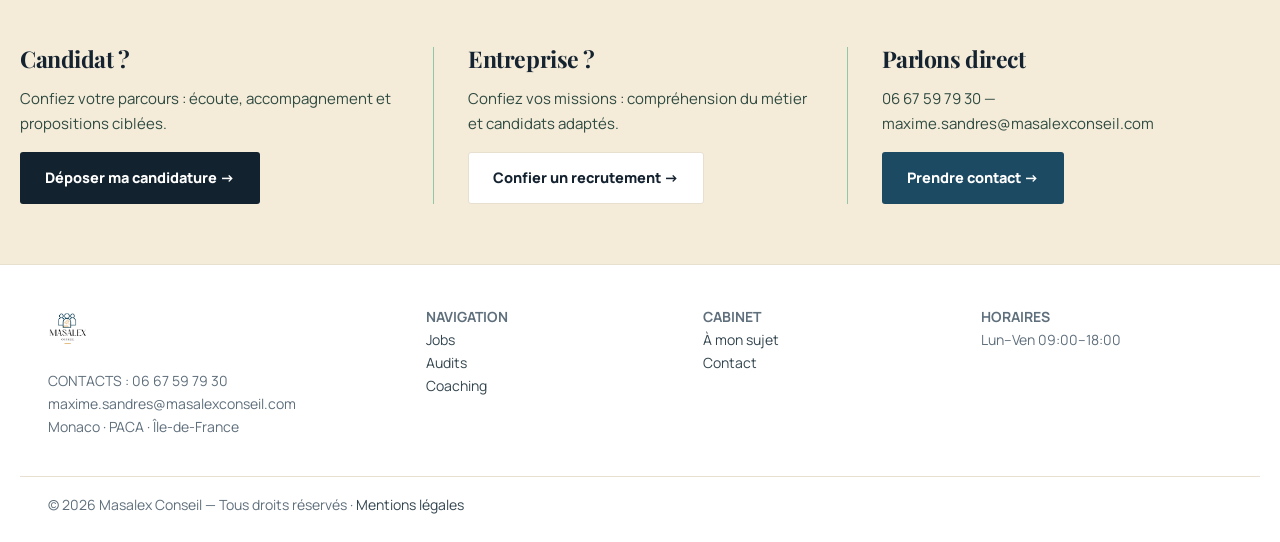
==== commit cb3a5e17: "revert: retire le bandeau defilant References" ====
--- a/index.html
+++ b/index.html
@@ -71,12 +71,6 @@
 <div class="stat reveal"><b>Une équipe</b><span class="n">À votre écoute</span><p>Communication, confidentialité, réactivité, conseil.</p></div>
 </div></div>
 
-<div class="logoband"><div class="container">
-<div class="kicker reveal">Références</div><h2 class="reveal">Ils nous confient leurs recrutements.</h2>
-</div><div class="logoview reveal"><div class="logotrack">
-<div class="logohalf"><span>Cabinets d'avocats</span><span>Études notariales</span><span>Offices d'huissiers</span><span>Directions juridiques</span><span>PME</span><span>Scale-ups</span><span>Groupes</span></div>
-<div class="logohalf" aria-hidden="true"><span>Cabinets d'avocats</span><span>Études notariales</span><span>Offices d'huissiers</span><span>Directions juridiques</span><span>PME</span><span>Scale-ups</span><span>Groupes</span></div>
-</div></div></div>
 <div class="testi"><div class="container">
 <div class="kicker reveal">Avis clients</div><h2 class="reveal">Ils nous font confiance.</h2>
 <div class="tview reveal"><div class="ttrack" id="tt">
--- a/styles.css
+++ b/styles.css
@@ -169,13 +169,6 @@
 .form-ok b{font-family:var(--f);font-size:22px}
 .secnum{display:flex;align-items:center;gap:14px}
 .secnum::after{content:"";flex:1;height:1px;background:var(--line)}
-.logoband{background:#fff;border-top:1px solid var(--line);padding:64px 0;overflow:hidden}
-.logoview{overflow:hidden;position:relative;margin-top:26px;-webkit-mask-image:linear-gradient(90deg,transparent,#000 8%,#000 92%,transparent);mask-image:linear-gradient(90deg,transparent,#000 8%,#000 92%,transparent)}
-.logotrack{display:flex;width:max-content;animation:logoslide 34s linear infinite}
-.logohalf{display:flex;gap:16px;padding-right:16px}
-.logohalf span{border:1px solid var(--line);background:var(--bg);padding:16px 30px;font-family:var(--f);font-size:20px;white-space:nowrap}
-.logoview:hover .logotrack{animation-play-state:paused}
-@keyframes logoslide{to{transform:translateX(-50%)}}
 .ic{display:flex;align-items:center;justify-content:center;width:52px;height:52px;background:var(--ink);color:#fff;border-radius:var(--r)}
 .ic svg{width:24px;height:24px;display:block}
 .about-grid{display:grid;grid-template-columns:.9fr 1.1fr;gap:44px;align-items:start}
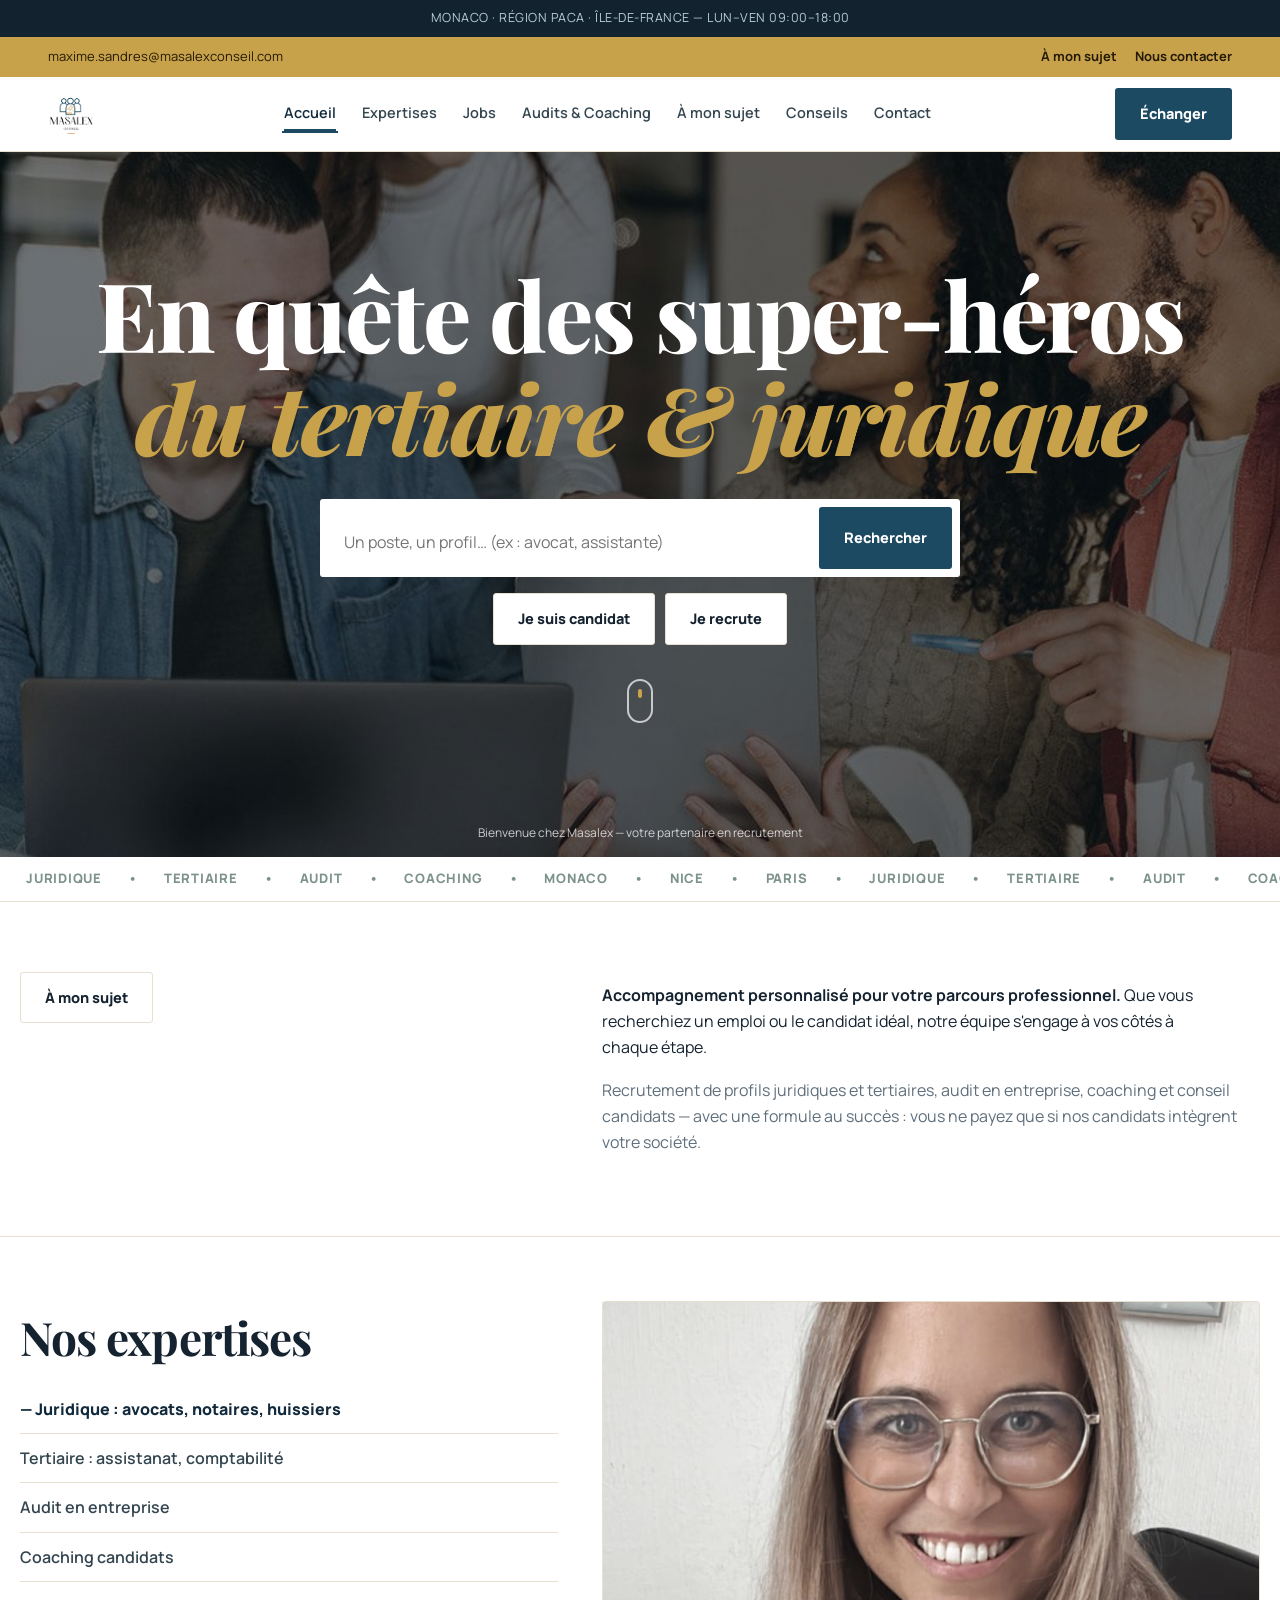
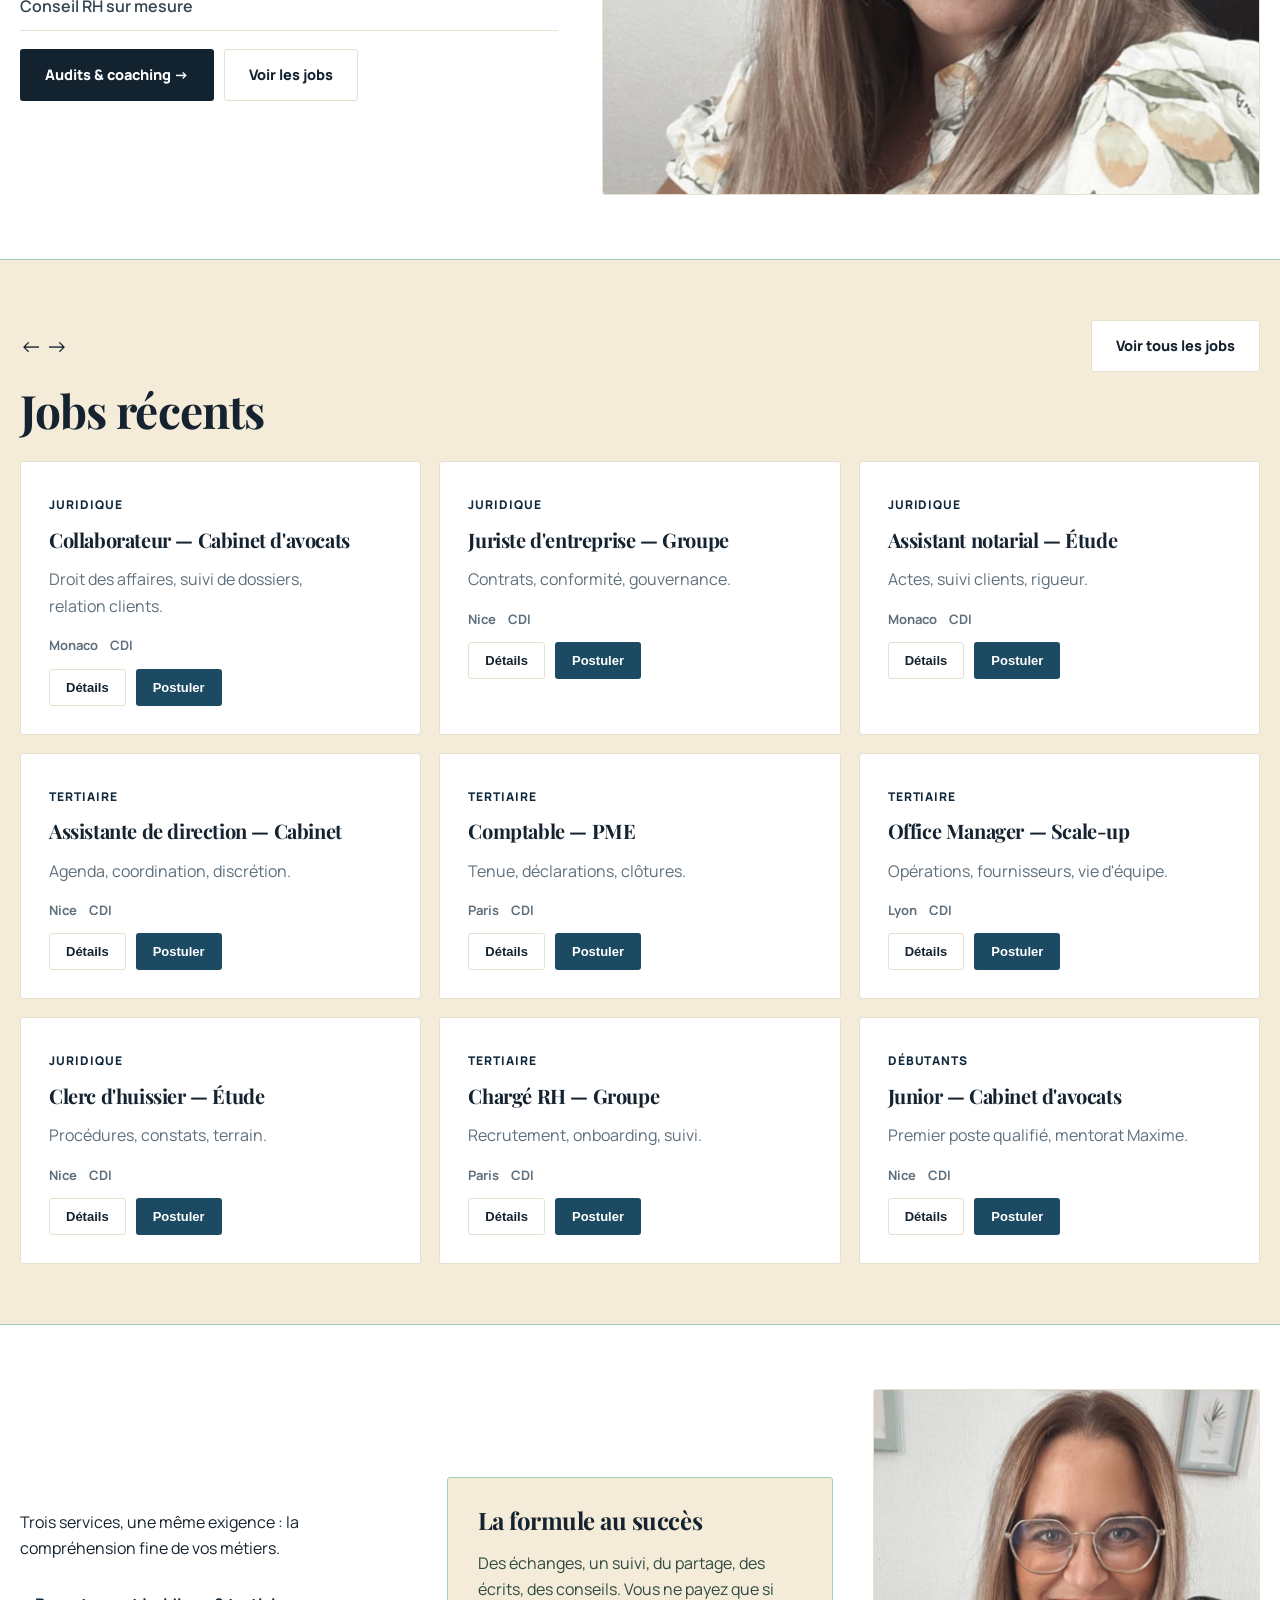
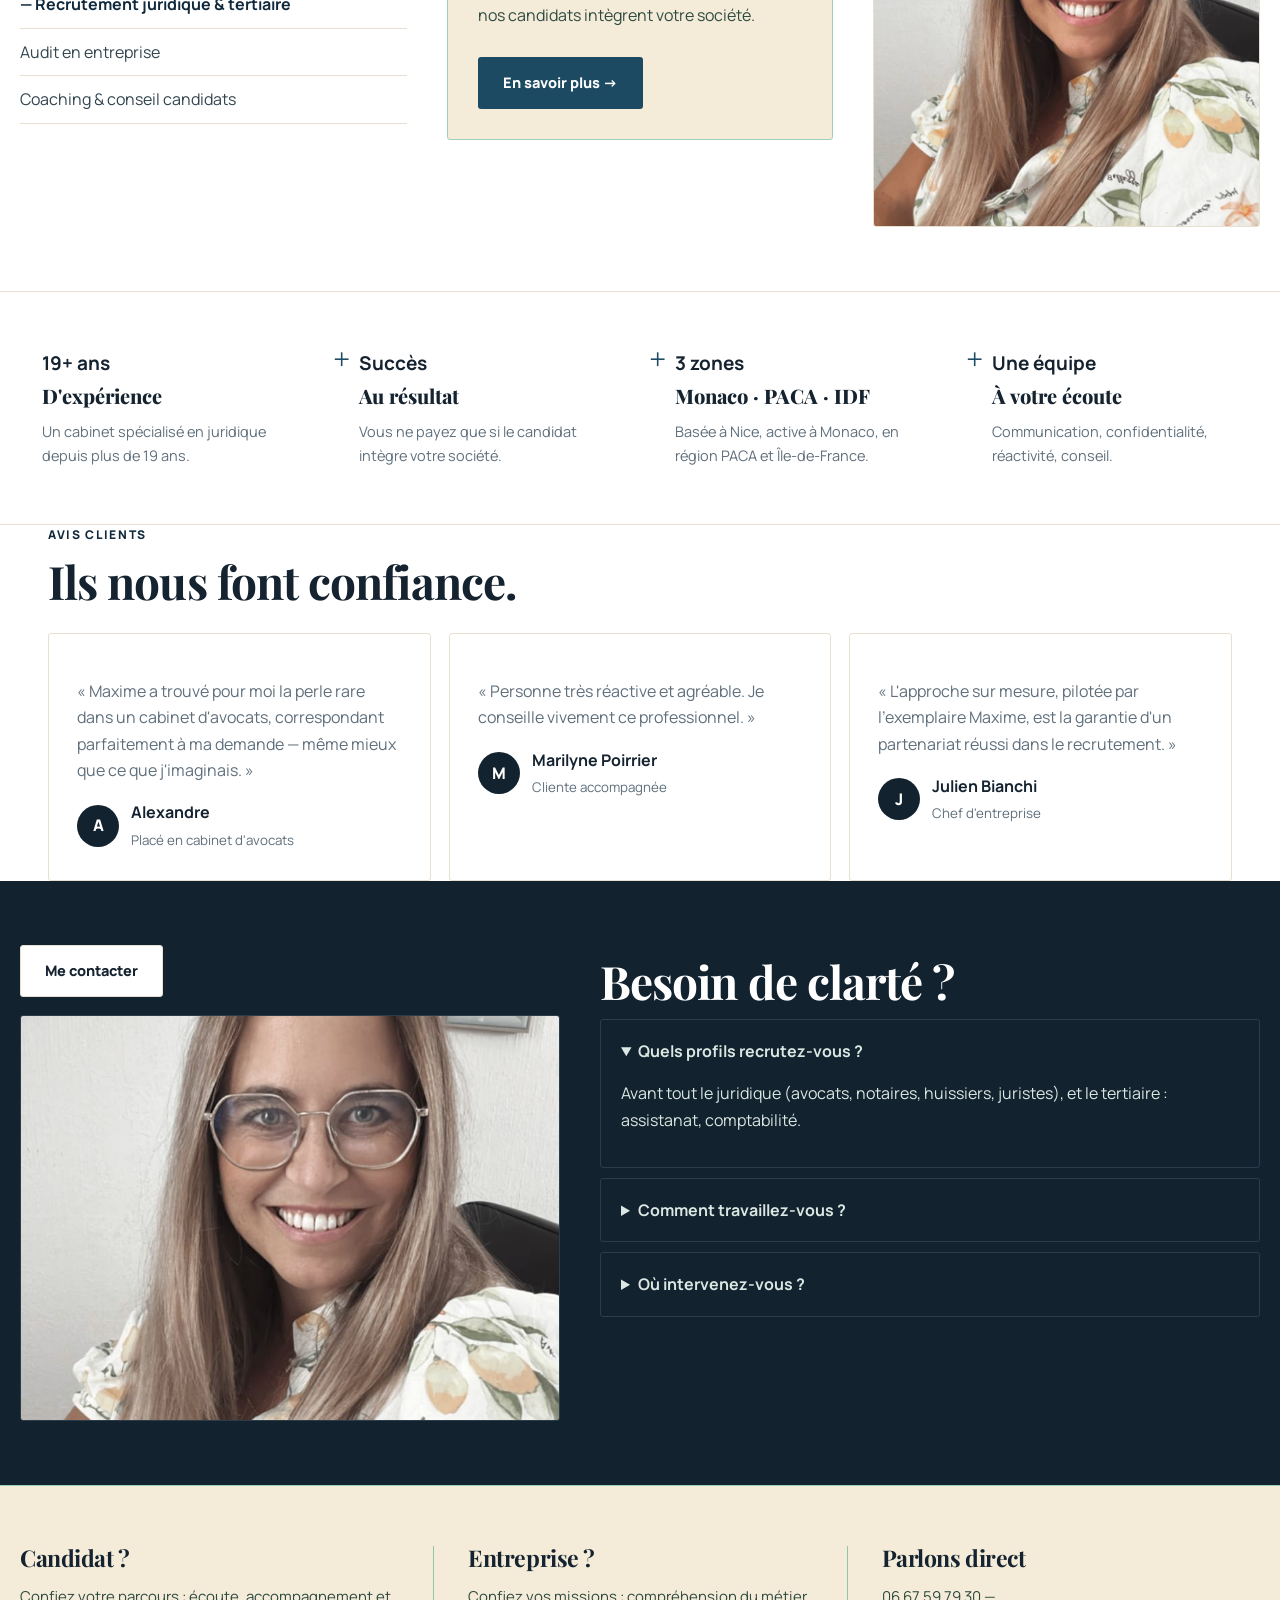
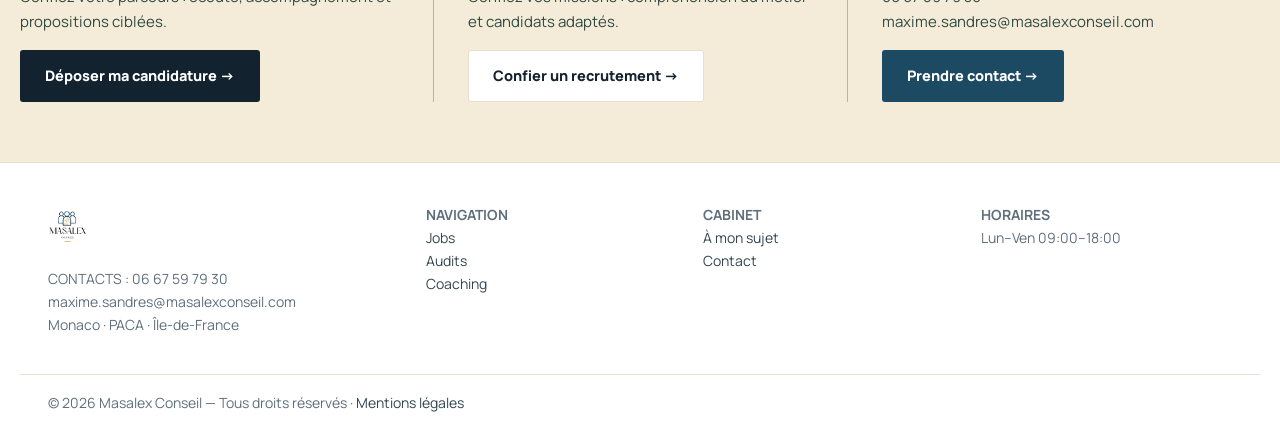
==== commit 528ad553: "revert: avis en grille statique, plus de carrousel" ====
--- a/index.html
+++ b/index.html
@@ -73,13 +73,11 @@
 
 <div class="testi"><div class="container">
 <div class="kicker reveal">Avis clients</div><h2 class="reveal">Ils nous font confiance.</h2>
-<div class="tview reveal"><div class="ttrack" id="tt">
-<div class="card-t"><p>« Maxime a trouvé pour moi la perle rare dans un cabinet d'avocats, correspondant parfaitement à ma demande — même mieux que ce que j'imaginais. »</p><div class="aut" style="display:flex;gap:12px;align-items:center;margin-top:16px"><div class="av" style="width:44px;height:44px;border-radius:50%;background:var(--navy);color:#fff;display:flex;align-items:center;justify-content:center;font-weight:800">A</div><div><b>Alexandre</b><br/><small style="color:var(--mut)">Placé en cabinet d'avocats</small></div></div></div>
-<div class="card-t"><p>« Personne très réactive et agréable. Je conseille vivement ce professionnel. »</p><div class="aut" style="display:flex;gap:12px;align-items:center;margin-top:16px"><div class="av" style="width:44px;height:44px;border-radius:50%;background:var(--navy);color:#fff;display:flex;align-items:center;justify-content:center;font-weight:800">M</div><div><b>Marilyne Poirrier</b><br/><small style="color:var(--mut)">Cliente accompagnée</small></div></div></div>
-<div class="card-t"><p>« L'approche sur mesure, pilotée par l'exemplaire Maxime, est la garantie d'un partenariat réussi dans le recrutement. »</p><div class="aut" style="display:flex;gap:12px;align-items:center;margin-top:16px"><div class="av" style="width:44px;height:44px;border-radius:50%;background:var(--navy);color:#fff;display:flex;align-items:center;justify-content:center;font-weight:800">J</div><div><b>Julien Bianchi</b><br/><small style="color:var(--mut)">Chef d'entreprise</small></div></div></div>
-</div></div>
-<div class="tnav"><button class="tbtn" onclick="slide(-1)" aria-label="Précédent">←</button><button class="tbtn" onclick="slide(1)" aria-label="Suivant">→</button><span id="ti" style="color:var(--mut)">1 / 1</span></div>
-<div class="dots" id="dots"></div>
+<div class="grid3" style="margin-top:26px">
+<div class="card reveal"><p>« Maxime a trouvé pour moi la perle rare dans un cabinet d'avocats, correspondant parfaitement à ma demande — même mieux que ce que j'imaginais. »</p><div style="display:flex;gap:12px;align-items:center;margin-top:16px"><div style="width:42px;height:42px;border-radius:50%;background:var(--navy);color:#fff;display:flex;align-items:center;justify-content:center;font-weight:800">A</div><div><b>Alexandre</b><br/><small style="color:var(--mut)">Placé en cabinet d'avocats</small></div></div></div>
+<div class="card reveal"><p>« Personne très réactive et agréable. Je conseille vivement ce professionnel. »</p><div style="display:flex;gap:12px;align-items:center;margin-top:16px"><div style="width:42px;height:42px;border-radius:50%;background:var(--navy);color:#fff;display:flex;align-items:center;justify-content:center;font-weight:800">M</div><div><b>Marilyne Poirrier</b><br/><small style="color:var(--mut)">Cliente accompagnée</small></div></div></div>
+<div class="card reveal"><p>« L'approche sur mesure, pilotée par l'exemplaire Maxime, est la garantie d'un partenariat réussi dans le recrutement. »</p><div style="display:flex;gap:12px;align-items:center;margin-top:16px"><div style="width:42px;height:42px;border-radius:50%;background:var(--navy);color:#fff;display:flex;align-items:center;justify-content:center;font-weight:800">J</div><div><b>Julien Bianchi</b><br/><small style="color:var(--mut)">Chef d'entreprise</small></div></div></div>
+</div>
 </div></div>
 
 <div class="faqband"><div class="container faq-in">
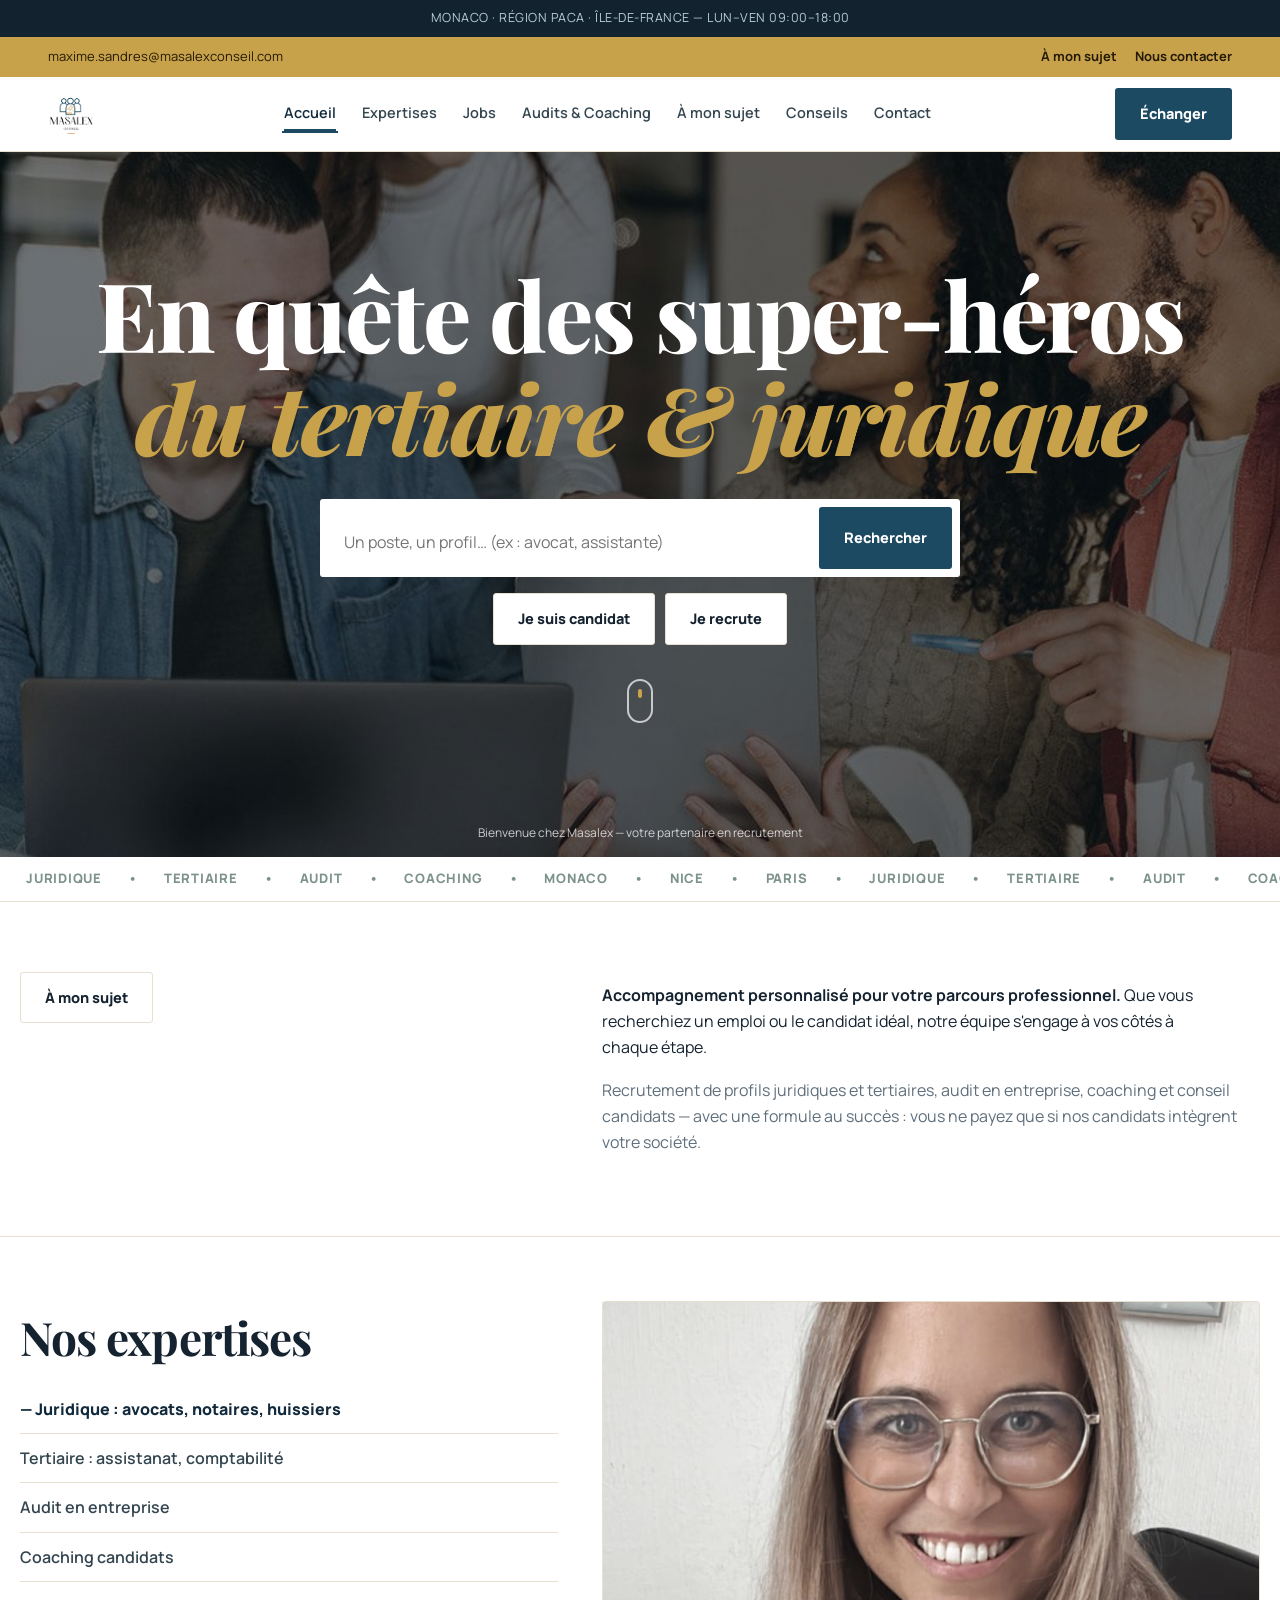
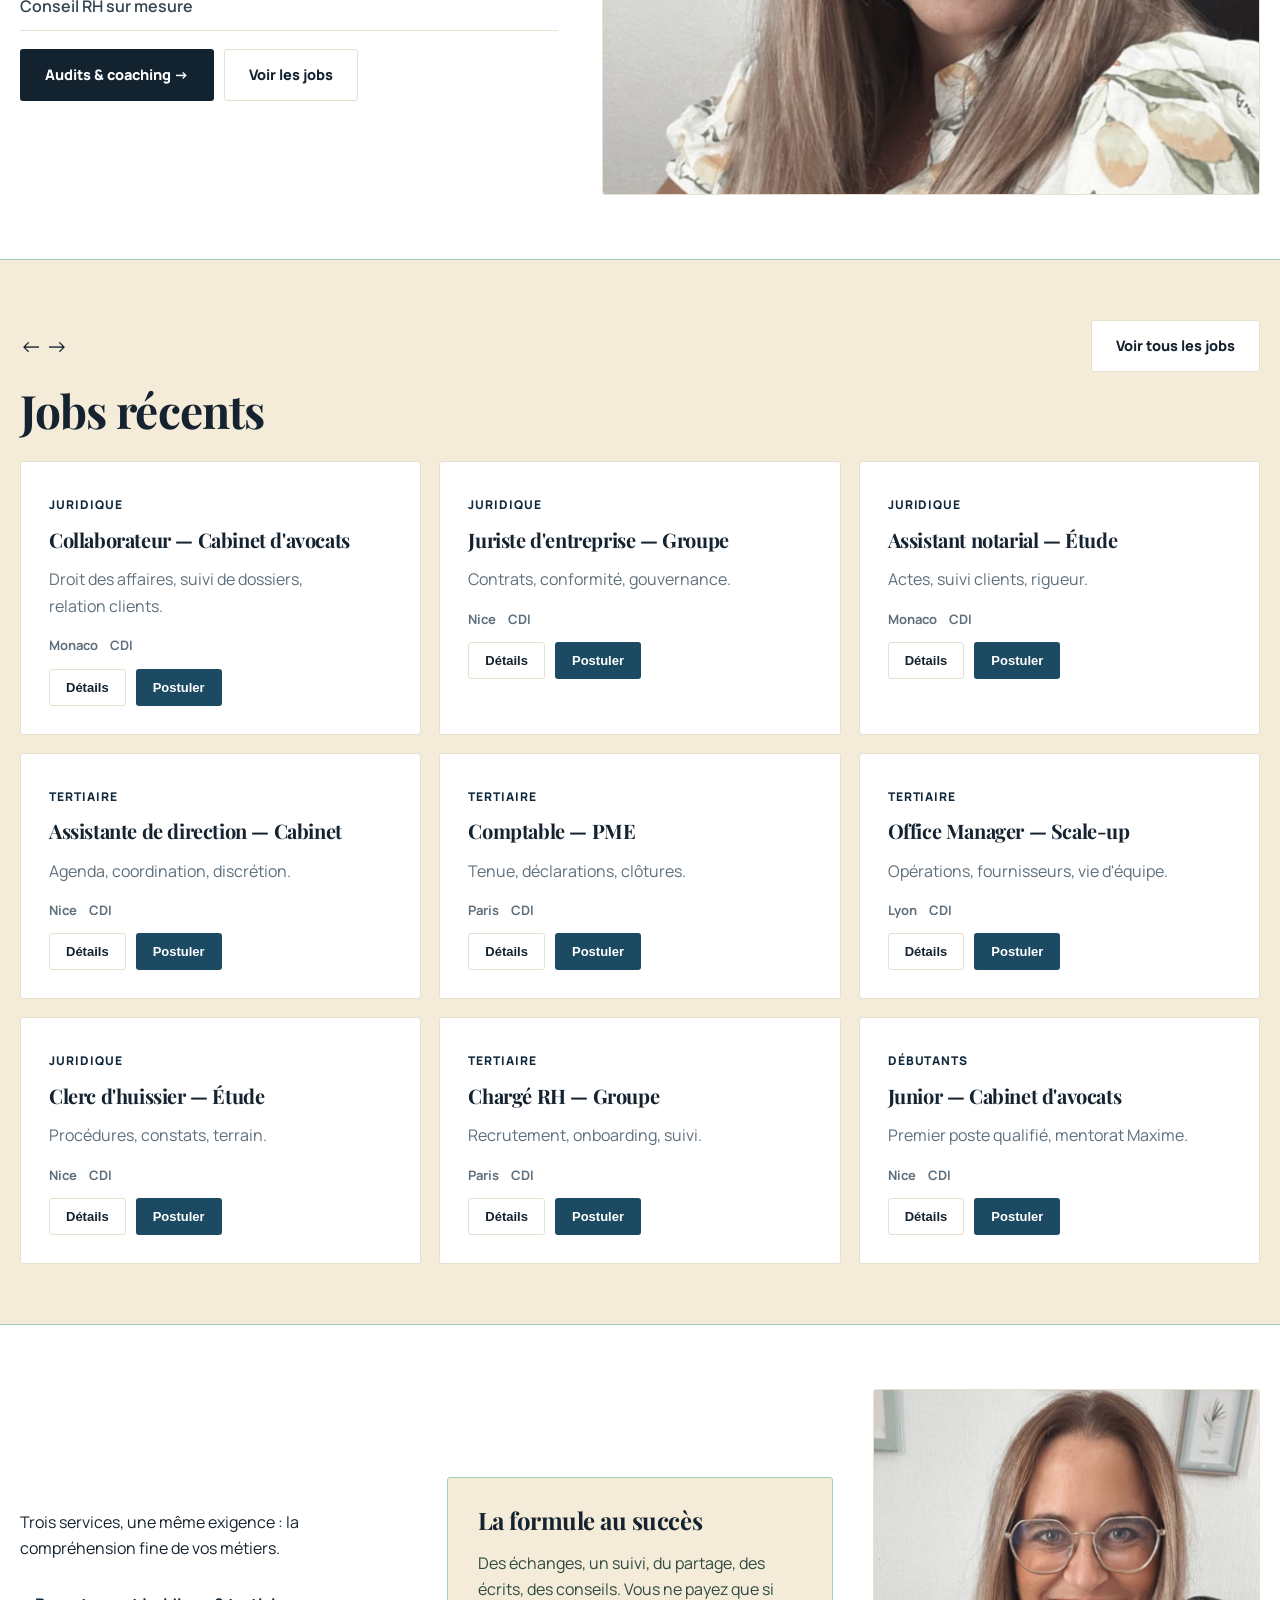
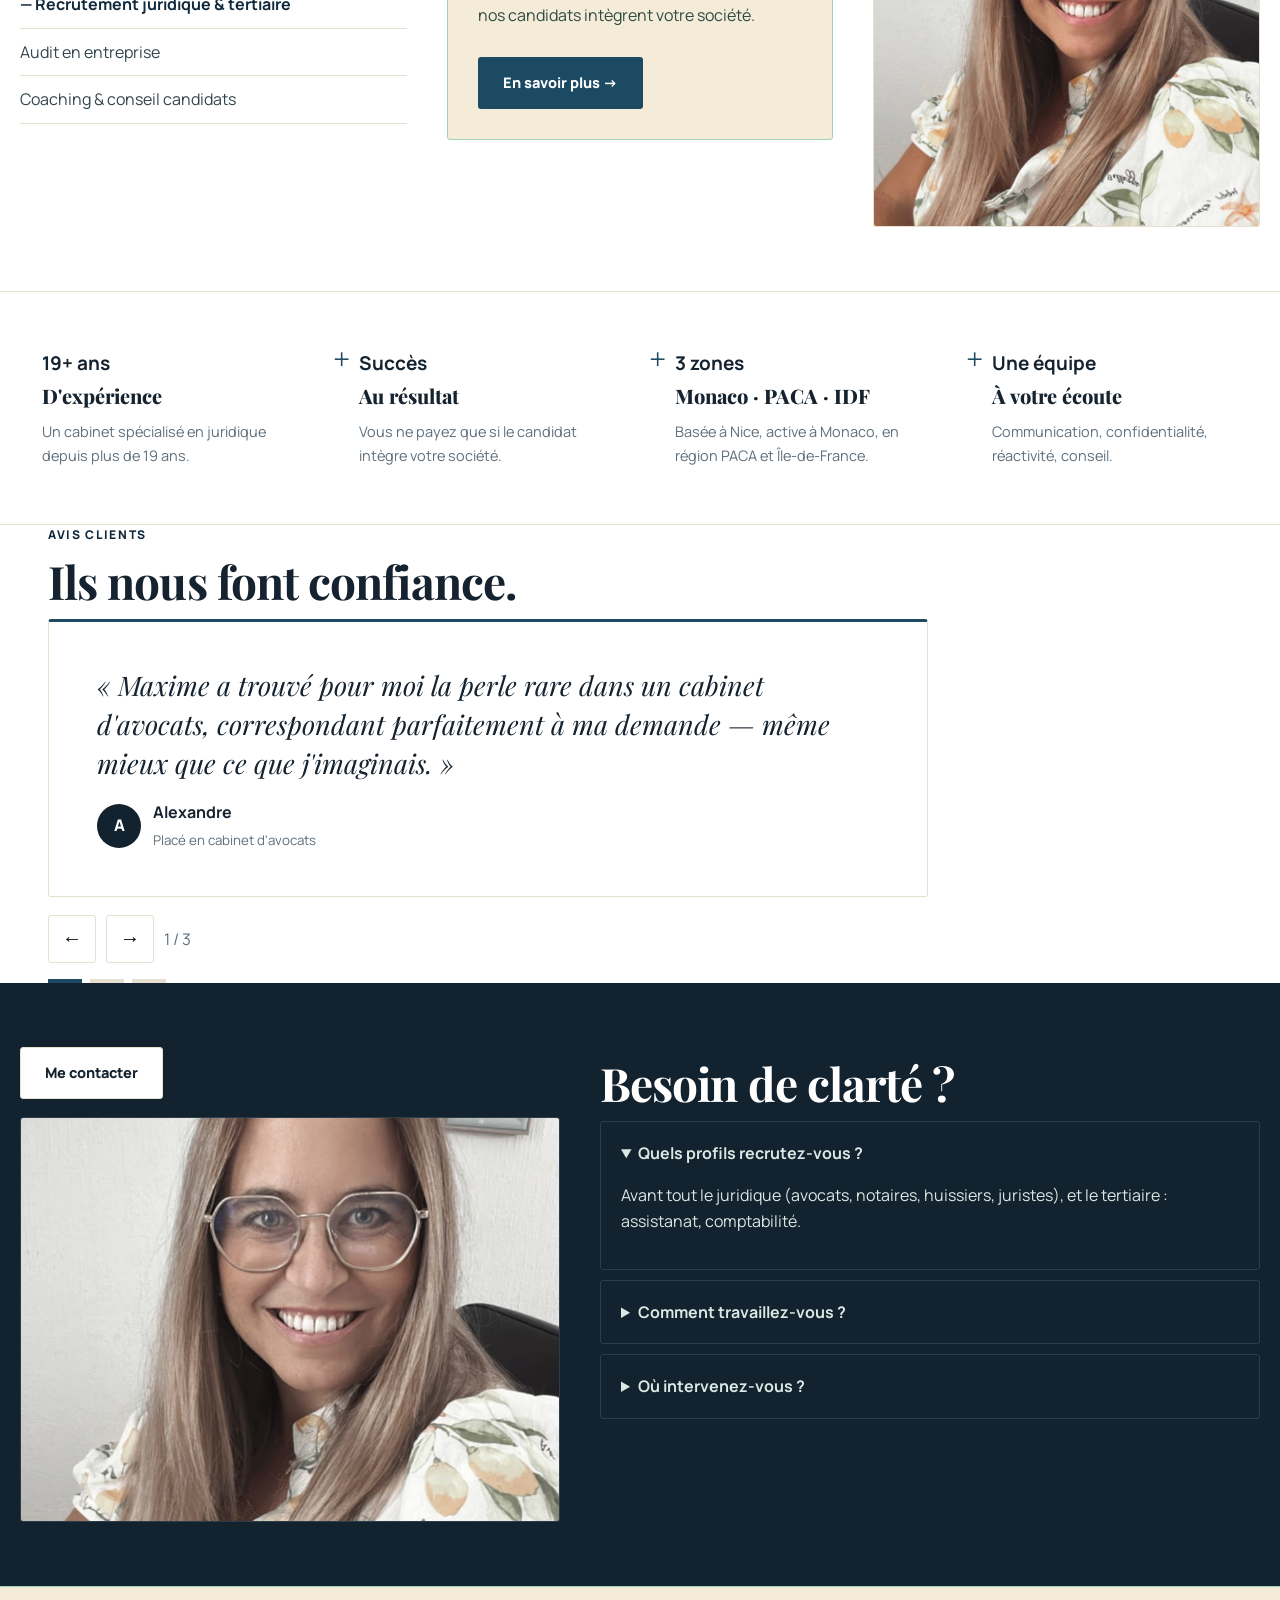
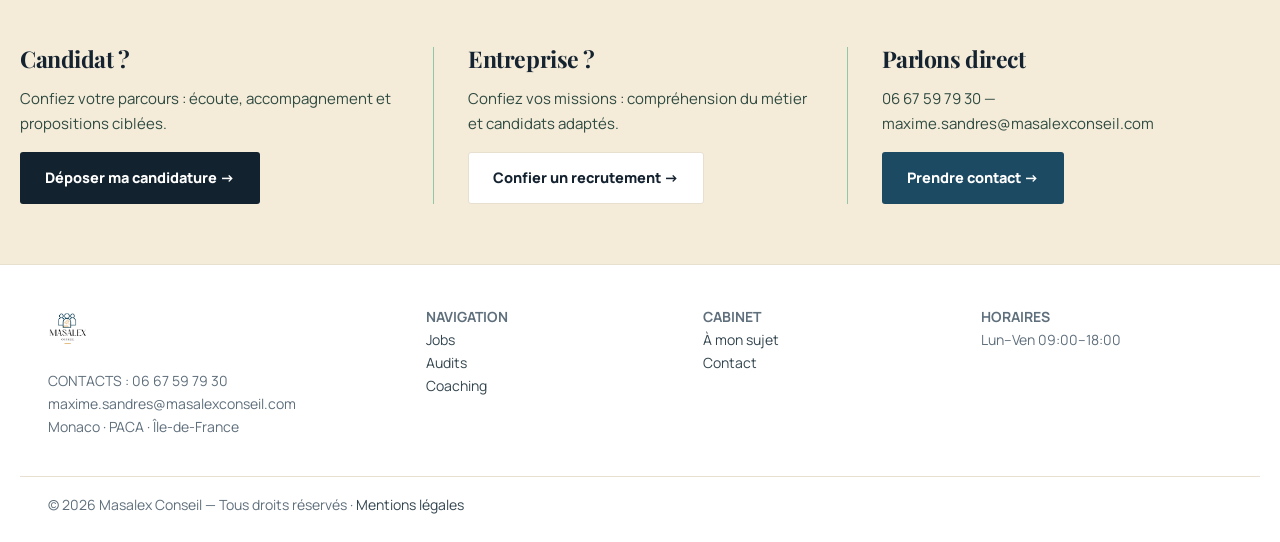
==== commit ad33696d: "Revert "revert: avis en grille statique, plus de carrousel" This reverts commit 528ad5534a48f09602b0" ====
--- a/index.html
+++ b/index.html
@@ -73,11 +73,13 @@
 
 <div class="testi"><div class="container">
 <div class="kicker reveal">Avis clients</div><h2 class="reveal">Ils nous font confiance.</h2>
-<div class="grid3" style="margin-top:26px">
-<div class="card reveal"><p>« Maxime a trouvé pour moi la perle rare dans un cabinet d'avocats, correspondant parfaitement à ma demande — même mieux que ce que j'imaginais. »</p><div style="display:flex;gap:12px;align-items:center;margin-top:16px"><div style="width:42px;height:42px;border-radius:50%;background:var(--navy);color:#fff;display:flex;align-items:center;justify-content:center;font-weight:800">A</div><div><b>Alexandre</b><br/><small style="color:var(--mut)">Placé en cabinet d'avocats</small></div></div></div>
-<div class="card reveal"><p>« Personne très réactive et agréable. Je conseille vivement ce professionnel. »</p><div style="display:flex;gap:12px;align-items:center;margin-top:16px"><div style="width:42px;height:42px;border-radius:50%;background:var(--navy);color:#fff;display:flex;align-items:center;justify-content:center;font-weight:800">M</div><div><b>Marilyne Poirrier</b><br/><small style="color:var(--mut)">Cliente accompagnée</small></div></div></div>
-<div class="card reveal"><p>« L'approche sur mesure, pilotée par l'exemplaire Maxime, est la garantie d'un partenariat réussi dans le recrutement. »</p><div style="display:flex;gap:12px;align-items:center;margin-top:16px"><div style="width:42px;height:42px;border-radius:50%;background:var(--navy);color:#fff;display:flex;align-items:center;justify-content:center;font-weight:800">J</div><div><b>Julien Bianchi</b><br/><small style="color:var(--mut)">Chef d'entreprise</small></div></div></div>
-</div>
+<div class="tview reveal"><div class="ttrack" id="tt">
+<div class="card-t"><p>« Maxime a trouvé pour moi la perle rare dans un cabinet d'avocats, correspondant parfaitement à ma demande — même mieux que ce que j'imaginais. »</p><div class="aut" style="display:flex;gap:12px;align-items:center;margin-top:16px"><div class="av" style="width:44px;height:44px;border-radius:50%;background:var(--navy);color:#fff;display:flex;align-items:center;justify-content:center;font-weight:800">A</div><div><b>Alexandre</b><br/><small style="color:var(--mut)">Placé en cabinet d'avocats</small></div></div></div>
+<div class="card-t"><p>« Personne très réactive et agréable. Je conseille vivement ce professionnel. »</p><div class="aut" style="display:flex;gap:12px;align-items:center;margin-top:16px"><div class="av" style="width:44px;height:44px;border-radius:50%;background:var(--navy);color:#fff;display:flex;align-items:center;justify-content:center;font-weight:800">M</div><div><b>Marilyne Poirrier</b><br/><small style="color:var(--mut)">Cliente accompagnée</small></div></div></div>
+<div class="card-t"><p>« L'approche sur mesure, pilotée par l'exemplaire Maxime, est la garantie d'un partenariat réussi dans le recrutement. »</p><div class="aut" style="display:flex;gap:12px;align-items:center;margin-top:16px"><div class="av" style="width:44px;height:44px;border-radius:50%;background:var(--navy);color:#fff;display:flex;align-items:center;justify-content:center;font-weight:800">J</div><div><b>Julien Bianchi</b><br/><small style="color:var(--mut)">Chef d'entreprise</small></div></div></div>
+</div></div>
+<div class="tnav"><button class="tbtn" onclick="slide(-1)" aria-label="Précédent">←</button><button class="tbtn" onclick="slide(1)" aria-label="Suivant">→</button><span id="ti" style="color:var(--mut)">1 / 1</span></div>
+<div class="dots" id="dots"></div>
 </div></div>
 
 <div class="faqband"><div class="container faq-in">
